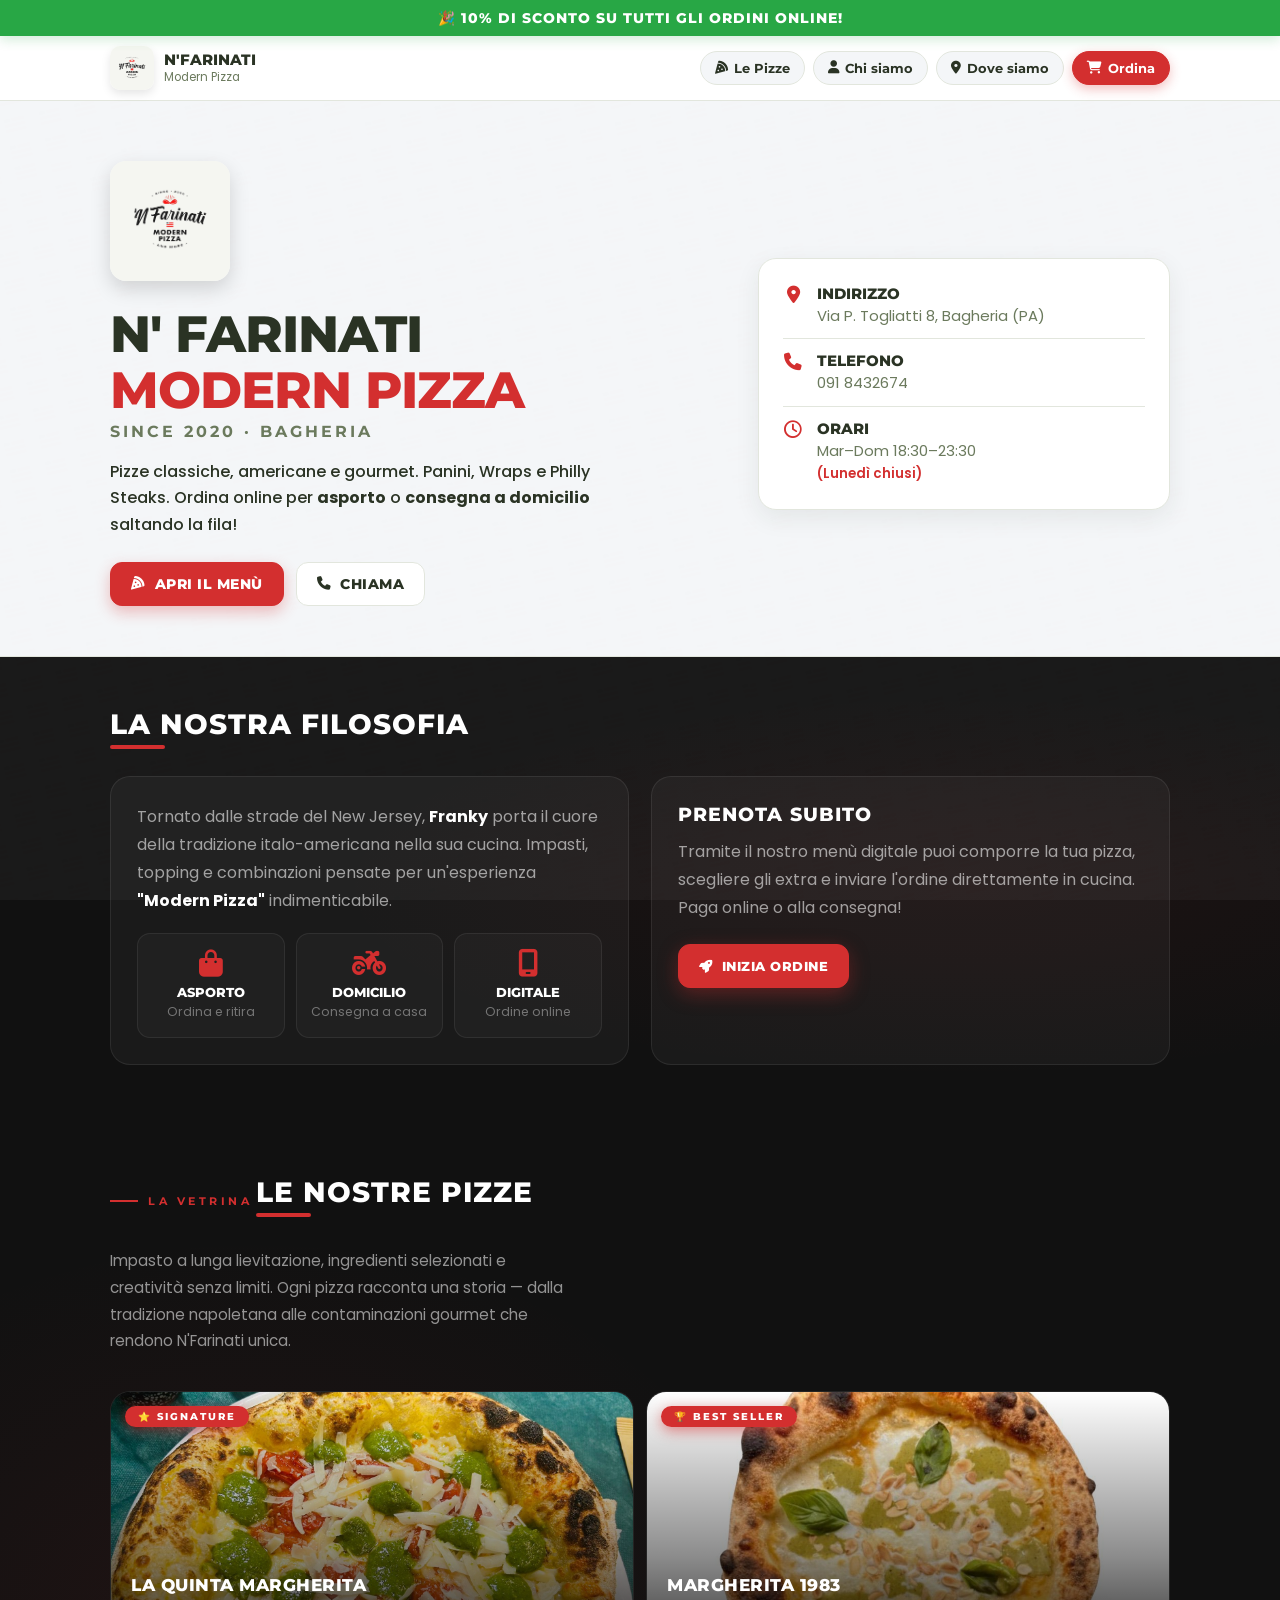
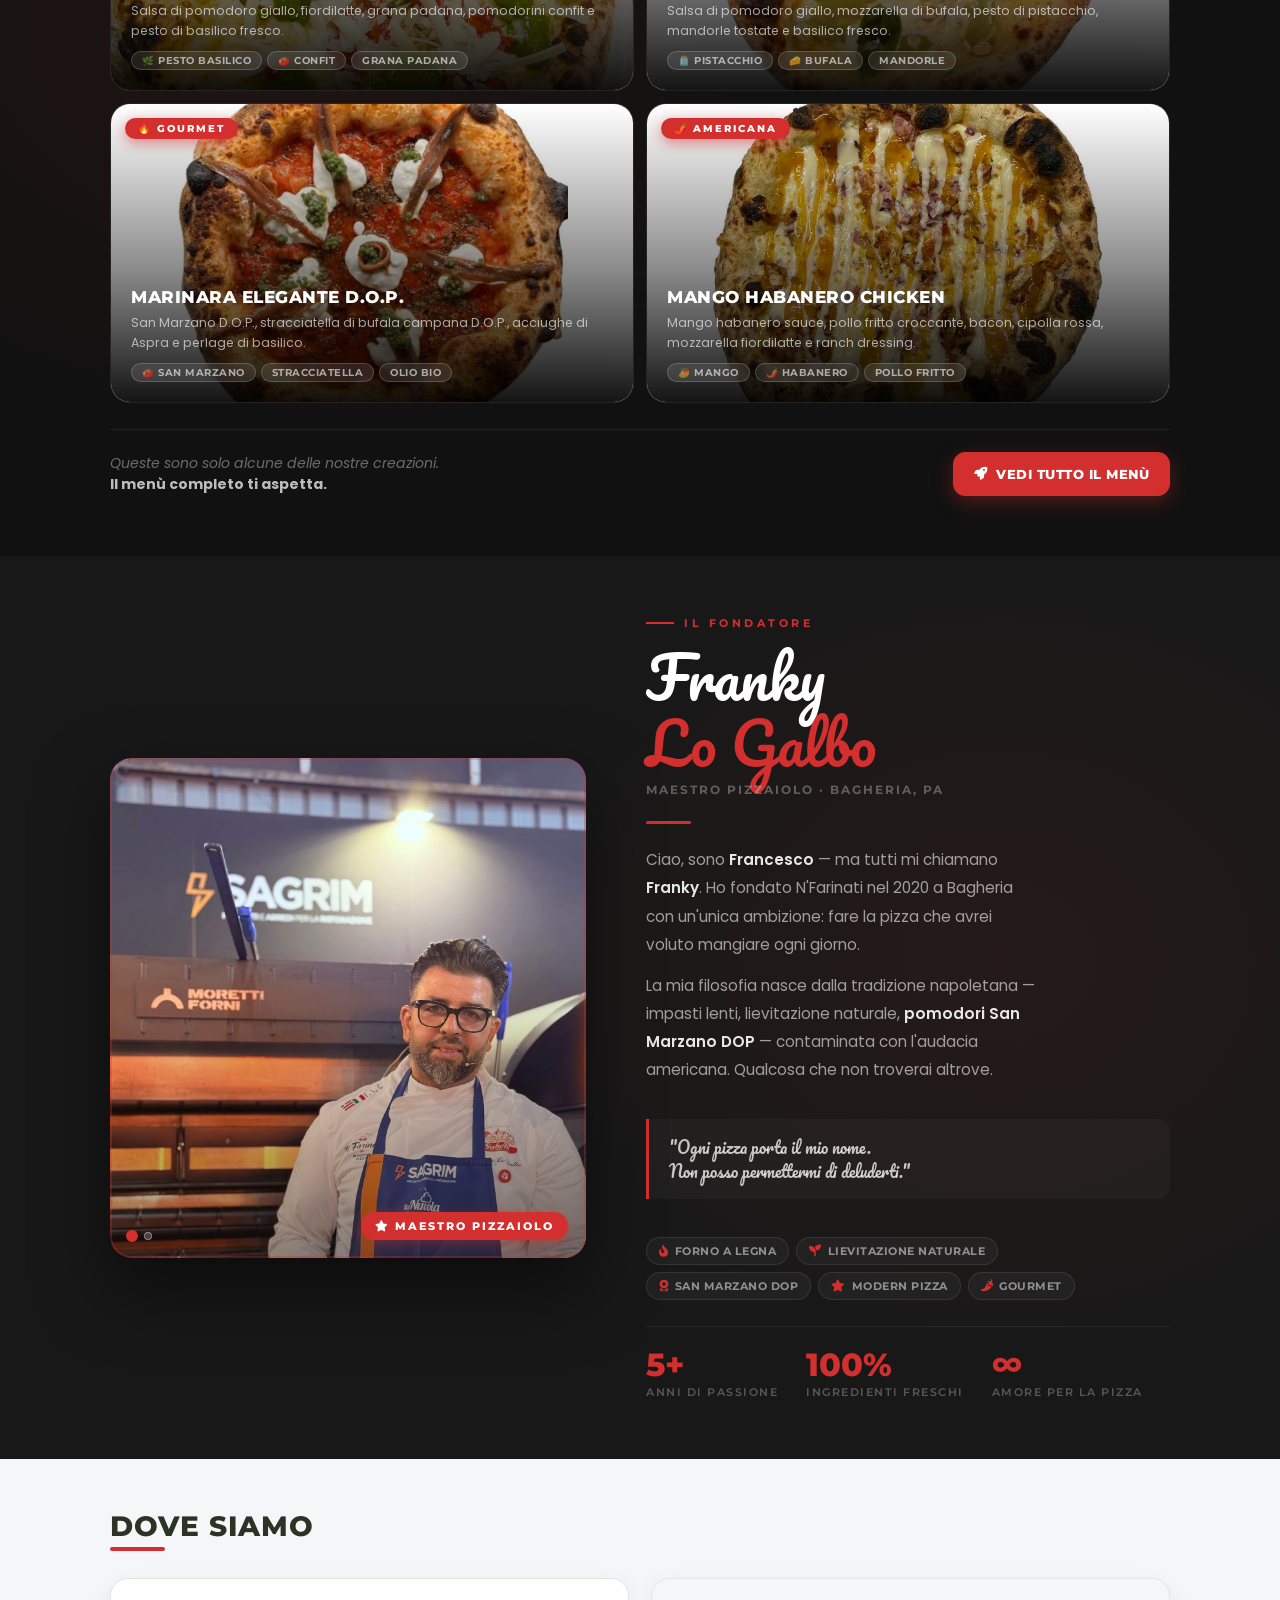
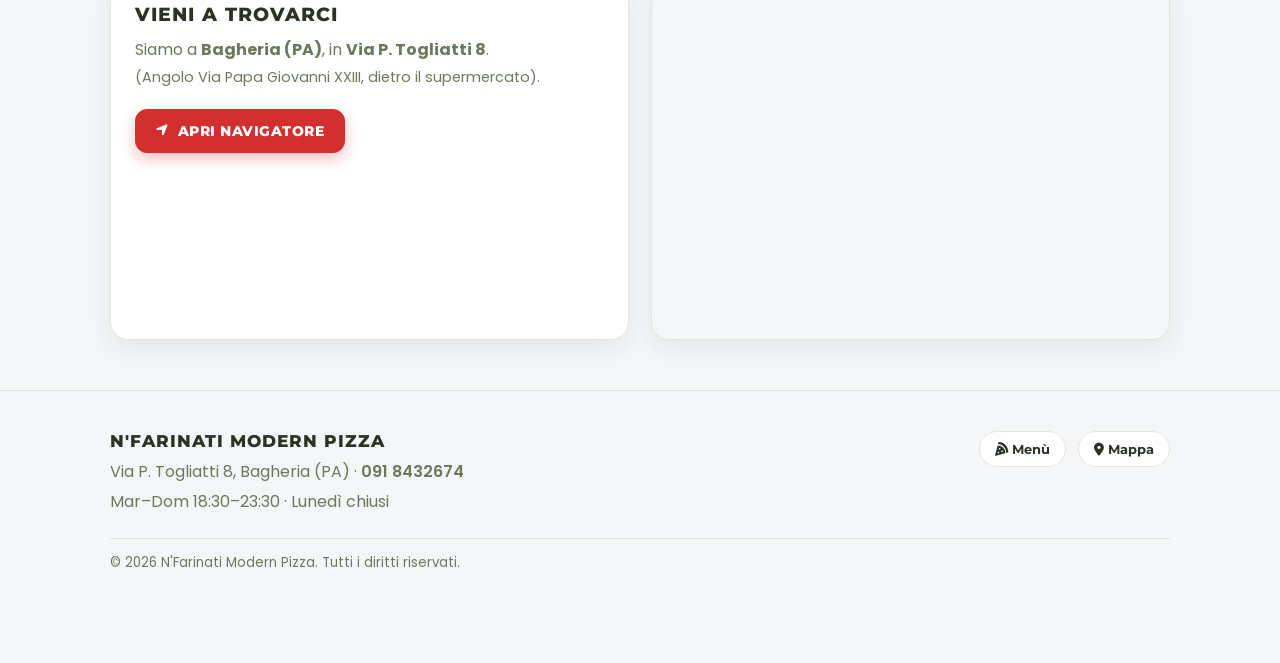
==== index.html @ 058db5df "Add files via upload" ====
<!doctype html>
<html lang="it">
<head>
  <meta charset="utf-8" />
  <meta name="viewport" content="width=device-width, initial-scale=1" />
  <title>N'Farinati Modern Pizza | Pizzeria a Bagheria (PA) - Asporto & Domicilio</title>
  <meta name="description" content="N'Farinati Modern Pizza a Bagheria (PA): pizze moderne, classiche e gourmet, panini e fritti. Ordina per asporto o consegna. Scopri il menù." />
  <meta name="robots" content="index,follow,max-snippet:-1,max-image-preview:large,max-video-preview:-1" />
  <meta name="theme-color" content="#ffffff" />
  <link rel="canonical" href="https://share.google/elao13WP5tEQmjuRK" />
  <meta property="og:locale" content="it_IT" />
  <meta property="og:type" content="website" />
  <meta property="og:title" content="N'Farinati Modern Pizza | Bagheria (PA)" />
  <meta property="og:description" content="Pizze moderne, classiche e gourmet. Asporto e consegna." />
  <meta property="og:url" content="https://share.google/elao13WP5tEQmjuRK" />
  <meta property="og:image" content="https://share.google/elao13WP5tEQmjuRK/images/nfarinatilogo.jpg" />
  <meta name="twitter:card" content="summary_large_image" />
  <link rel="preconnect" href="https://fonts.googleapis.com" />
  <link rel="preconnect" href="https://fonts.gstatic.com" crossorigin />
  <link href="https://fonts.googleapis.com/css2?family=Pacifico&family=Montserrat:wght@500;700;800&family=Poppins:wght@400;500;600&display=swap" rel="stylesheet" />
  <link rel="stylesheet" href="https://cdnjs.cloudflare.com/ajax/libs/font-awesome/6.4.0/css/all.min.css" />

  <style>
    /* ══ RESET & VARIABILI ══ */
    :root{
      --bg:#fff; --bg-alt:#f4f6f8; --bg-dark:#111; --bg-dark2:#181818;
      --text:#2a3324; --muted:#6b7a5d;
      --red:#d32f2f; --red-h:#b71c1c;
      --border:#e2e6dd; --shadow:0 8px 24px rgba(42,51,36,.08);
      --success: #28a745;
    }
    *,*::before,*::after{box-sizing:border-box;margin:0;padding:0}
    html{scroll-behavior:smooth;overflow-x:hidden}
    body{
      font-family:'Poppins',sans-serif;
      background:var(--bg);color:var(--text);
      overflow-x:hidden;position:relative;
    }
    
    /* Filigrana in OVERLAY - Passa sopra gli sfondi solidi ma sotto i click */
    body::after{
      content:'';position:fixed;inset:0;z-index:90; 
      background-image:url('images/filigrana.jpeg');
      background-repeat:repeat;background-size:250px;
      opacity:0.04;pointer-events:none; 
    }
    
    a{color:inherit;text-decoration:none}
    .container{max-width:1100px;margin:0 auto;padding:0 20px;position:relative;z-index:100;}

    /* ══ BANNER SCONTO ══ */
    .promo-banner {
      background-color: var(--success);
      color: #ffffff;
      text-align: center;
      padding: 10px 15px;
      font-family: 'Montserrat', sans-serif;
      font-size: 0.85rem;
      font-weight: 800;
      letter-spacing: 1px;
      text-transform: uppercase;
      position: relative;
      z-index: 10001;
      box-shadow: 0 4px 12px rgba(40, 167, 69, 0.2);
    }

    /* ══ TOPBAR ══ */
    .topbar{
      position:sticky;top:0;z-index:9999;
      background:rgba(255,255,255,.97);backdrop-filter:blur(16px);
      border-bottom:1px solid var(--border);
    }
    .topbar-inner{display:flex;align-items:center;justify-content:space-between;padding:10px 0;gap:10px}
    .brand{display:flex;align-items:center;gap:10px;flex-shrink:0;min-width:0}
    .brand img{width:44px;height:44px;border-radius:10px;object-fit:cover;box-shadow:0 4px 10px rgba(0,0,0,.1);flex-shrink:0}
    .brand .name{display:flex;flex-direction:column;line-height:1.1;min-width:0}
    .brand .name strong{font-family:'Montserrat',sans-serif;font-size:.95rem;font-weight:800;text-transform:uppercase;color:var(--text);white-space:nowrap}
    .brand .name span{color:var(--muted);font-size:.72rem;margin-top:2px;white-space:nowrap}
    .nav{display:flex;align-items:center;gap:8px;flex-wrap:nowrap;flex-shrink:0}
    .nav a{
      font-family:'Montserrat',sans-serif;font-weight:700;font-size:.82rem;
      padding:8px 14px;border-radius:999px;
      border:1px solid var(--border);background:var(--bg-alt);
      color:var(--text);transition:.2s;white-space:nowrap;
      display:inline-flex;align-items:center;gap:6px;
    }
    .nav a:hover{border-color:var(--red);color:var(--red)}
    .nav a.cta{background:var(--red);border-color:var(--red);color:#fff;box-shadow:0 4px 12px rgba(211,47,47,.3)}
    .nav a.cta:hover{background:var(--red-h);color:#fff}

    /* ══ HERO ══ */
    .hero{background:var(--bg-alt);padding:60px 0 50px;border-bottom:1px solid var(--border);position:relative;}
    .hero-grid{display:grid;grid-template-columns:1.2fr .8fr;gap:30px;align-items:center}
    .hero-logo-large{width:120px;border-radius:16px;margin-bottom:18px;box-shadow:0 8px 20px rgba(0,0,0,.15)}
    h1{font-family:'Montserrat',sans-serif;font-weight:800;font-size:3.2rem;line-height:1.08;letter-spacing:-1px;margin-bottom:5px;color:var(--text);text-transform:uppercase}
    h1 span{color:var(--red)}
    .subtitle{font-family:'Montserrat',sans-serif;font-weight:700;letter-spacing:3px;text-transform:uppercase;font-size:1rem;color:var(--muted);margin-bottom:18px}
    .lead{color:var(--text);font-weight:500;font-size:1rem;line-height:1.65;max-width:52ch;margin-bottom:24px}
    .hero-actions{display:flex;gap:12px;flex-wrap:wrap}
    .btn{display:inline-flex;align-items:center;gap:9px;padding:13px 20px;border-radius:12px;font-family:'Montserrat',sans-serif;font-weight:800;font-size:.85rem;letter-spacing:.5px;text-transform:uppercase;border:1px solid var(--border);background:#fff;color:var(--text);transition:.2s}
    .btn:hover{transform:translateY(-2px);border-color:var(--red);color:var(--red)}
    .btn.primary{background:var(--red);border-color:var(--red);color:#fff;box-shadow:0 6px 15px rgba(211,47,47,.3)}
    .btn.primary:hover{background:var(--red-h);color:#fff}
    .hero-card{background:#fff;border:1px solid var(--border);border-radius:18px;padding:24px;box-shadow:var(--shadow)}
    .info-line{display:flex;align-items:flex-start;gap:14px;padding:11px 0;border-bottom:1px solid var(--border);color:var(--muted);font-size:.93rem;line-height:1.5}
    .info-line:last-child{border-bottom:0;padding-bottom:0}
    .info-line:first-child{padding-top:0}
    .info-line i{color:var(--red);width:20px;text-align:center;margin-top:3px;font-size:1.1rem}

    /* ══ WAVE ══ */
    .wave-wrap{display:block;line-height:0;overflow:hidden}
    .wave-wrap svg{display:block;width:100%;height:70px}
    .wave-wrap.flip svg{transform:scaleY(-1)}

    /* ══ DARK BAND 1 — FILOSOFIA ══ */
    .dark-band{background:var(--bg-dark);padding:50px 0;position:relative}
    .dark-band::before{content:'';position:absolute;inset:0;background:radial-gradient(ellipse 70% 60% at 75% 50%,rgba(211,47,47,.06) 0%,transparent 70%);pointer-events:none}
    .section-title-dark{font-family:'Montserrat',sans-serif;font-weight:800;letter-spacing:1px;text-transform:uppercase;font-size:1.75rem;margin-bottom:25px;color:#fff;display:inline-block;position:relative}
    .section-title-dark::after{content:'';position:absolute;bottom:-8px;left:0;width:55px;height:4px;background:var(--red);border-radius:2px}
    .section-title{font-family:'Montserrat',sans-serif;font-weight:800;letter-spacing:1px;text-transform:uppercase;font-size:1.75rem;margin-bottom:25px;color:var(--text);display:inline-block;position:relative}
    .section-title::after{content:'';position:absolute;bottom:-8px;left:0;width:55px;height:4px;background:var(--red);border-radius:2px}
    .grid-2{display:grid;grid-template-columns:1fr 1fr;gap:22px;align-items:stretch}
    .dark-card{background:rgba(255,255,255,.04);border:1px solid rgba(255,255,255,.08);border-radius:20px;padding:26px;transition:border-color .25s,background .25s}
    .dark-card:hover{border-color:rgba(211,47,47,.3);background:rgba(255,255,255,.07)}
    .dark-card p{color:rgba(255,255,255,.58);line-height:1.75;font-weight:400}
    .dark-card h3{font-family:'Montserrat',sans-serif;font-weight:800;text-transform:uppercase;letter-spacing:1px;margin-bottom:12px;color:#fff}
    .dark-kpi{display:grid;grid-template-columns:repeat(3,1fr);gap:11px;margin-top:18px}
    .dark-pill{border:1px solid rgba(255,255,255,.07);border-radius:13px;padding:16px 8px;background:rgba(255,255,255,.03);text-align:center;transition:.25s}
    .dark-pill:hover{background:rgba(211,47,47,.1);border-color:rgba(211,47,47,.25)}
    .dark-pill i{font-size:1.7rem;color:var(--red);margin-bottom:7px;display:block}
    .dark-pill strong{display:block;font-family:'Montserrat',sans-serif;font-weight:800;text-transform:uppercase;font-size:.82rem;color:#fff}
    .dark-pill span{display:block;margin-top:3px;color:rgba(255,255,255,.38);font-size:.78rem}
    .dark-btn{display:inline-flex;align-items:center;gap:9px;padding:13px 20px;border-radius:12px;font-family:'Montserrat',sans-serif;font-weight:800;font-size:.83rem;letter-spacing:.5px;text-transform:uppercase;transition:.2s;border:1px solid rgba(255,255,255,.14);background:rgba(255,255,255,.05);color:rgba(255,255,255,.8)}
    .dark-btn:hover{transform:translateY(-2px);border-color:rgba(255,255,255,.3);color:#fff}
    .dark-btn.primary{background:var(--red);border-color:var(--red);color:#fff;box-shadow:0 6px 20px rgba(211,47,47,.35)}
    .dark-btn.primary:hover{background:var(--red-h);border-color:var(--red-h)}

    /* ══ PIZZE SHOWCASE ══ */
    .pizze-band{background:var(--bg-dark);padding:60px 0;position:relative;overflow:hidden}
    .pizze-band::before{content:'';position:absolute;inset:0;pointer-events:none;background:radial-gradient(ellipse 60% 55% at 20% 50%,rgba(211,47,47,.08) 0%,transparent 70%)}
    .pizze-eyebrow{display:inline-flex;align-items:center;gap:10px;font-family:'Montserrat',sans-serif;font-weight:700;font-size:.7rem;letter-spacing:3.5px;text-transform:uppercase;color:var(--red);margin-bottom:14px}
    .pizze-eyebrow::before{content:'';display:block;width:28px;height:2px;background:var(--red)}
    .pizze-intro{color:rgba(255,255,255,.55);font-size:.95rem;line-height:1.75;max-width:52ch;margin-top:14px;margin-bottom:36px}
    .pizze-intro strong{color:rgba(255,255,255,.85)}
    .pizze-bento{
      display:grid;
      grid-template-columns:minmax(0,1fr) minmax(0,1fr);
      grid-template-rows:300px 300px;
      gap:12px;
    }
    .pizza-card{
      position:relative;
      background:#111;border:1px solid rgba(255,255,255,.08);
      border-radius:20px;overflow:hidden;
      transition:border-color .35s,transform .35s,box-shadow .35s;
    }
    .pizza-card:hover{border-color:rgba(211,47,47,.55);transform:translateY(-5px);box-shadow:0 28px 55px rgba(0,0,0,.55)}
    .pizza-card-img-wrap{position:absolute;inset:0}
    .pizza-card-img-wrap img{width:100%;height:100%;object-fit:cover;transition:transform .65s cubic-bezier(.25,.46,.45,.94);display:block}
    .pizza-card:hover .pizza-card-img-wrap img{transform:scale(1.07)}
    .pizza-card::after{content:'';position:absolute;inset:0;background:linear-gradient(to top,rgba(0,0,0,.92) 0%,rgba(0,0,0,.45) 45%,transparent 100%);pointer-events:none;z-index:1}
    .pizza-card-badge{position:absolute;top:14px;left:14px;z-index:3;background:var(--red);color:#fff;font-family:'Montserrat',sans-serif;font-weight:800;font-size:.6rem;letter-spacing:2px;text-transform:uppercase;padding:5px 13px;border-radius:999px;box-shadow:0 4px 14px rgba(211,47,47,.55)}
    .pizza-card-body{position:absolute;bottom:0;left:0;right:0;padding:18px 20px 20px;z-index:2}
    .pizza-card-name{font-family:'Montserrat',sans-serif;font-weight:800;font-size:1.05rem;text-transform:uppercase;letter-spacing:.5px;color:#fff;margin-bottom:6px;line-height:1.2}
    .pizza-card-desc{color:rgba(255,255,255,.62);font-size:.78rem;line-height:1.6;margin-bottom:10px}
    .pizza-card-tags{display:flex;flex-wrap:wrap;gap:5px}
    .pizza-tag{background:rgba(255,255,255,.1);border:1px solid rgba(255,255,255,.18);border-radius:999px;padding:3px 10px;font-family:'Montserrat',sans-serif;font-weight:700;font-size:.6rem;text-transform:uppercase;letter-spacing:.5px;color:rgba(255,255,255,.6);backdrop-filter:blur(6px)}
    .pizze-cta-row{display:flex;align-items:center;justify-content:space-between;gap:16px;flex-wrap:wrap;margin-top:26px;padding-top:22px;border-top:1px solid rgba(255,255,255,.08)}
    .pizze-cta-text{color:rgba(255,255,255,.38);font-size:.88rem;font-style:italic}
    .pizze-cta-text strong{color:rgba(255,255,255,.72);font-style:normal}

    /* ══ CHI SIAMO ══ */
    .chef-band{background:var(--bg-dark2);padding:60px 0;position:relative}
    .chef-band::before{content:'';position:absolute;inset:0;pointer-events:none;background:radial-gradient(ellipse 55% 65% at 78% 45%,rgba(211,47,47,.07) 0%,transparent 70%)}
    .chef-inner{position:relative;z-index:1;display:grid;grid-template-columns:1fr 1.1fr;gap:60px;align-items:center}
    .chef-mosaic{
      position:relative;border-radius:22px;overflow:hidden;
      width:100%;height:500px;
      box-shadow:0 30px 70px rgba(0,0,0,.5);
    }
    .chef-mosaic-img{
      position:absolute;inset:0;width:100%;height:100%;
      object-fit:cover;object-position:top center;
      transition:opacity .7s ease,transform 1.1s cubic-bezier(.25,.46,.45,.94);
    }
    .chef-mosaic-img.active{opacity:1;transform:scale(1.04)}
    .chef-mosaic-img.inactive{opacity:0;transform:scale(1)}
    .chef-mosaic::after{content:'';position:absolute;inset:0;background:linear-gradient(170deg,transparent 45%,rgba(24,24,24,.6) 100%);pointer-events:none}
    .chef-mosaic-border{position:absolute;inset:0;border-radius:22px;border:2px solid rgba(211,47,47,.3);pointer-events:none;z-index:5}
    .chef-photo-tag{position:absolute;bottom:18px;right:18px;z-index:10;background:var(--red);color:#fff;font-family:'Montserrat',sans-serif;font-weight:800;font-size:.7rem;letter-spacing:2px;text-transform:uppercase;padding:7px 14px;border-radius:999px;box-shadow:0 4px 14px rgba(211,47,47,.4)}
    .chef-dots{position:absolute;bottom:18px;left:18px;z-index:10;display:flex;gap:8px}
    .chef-dot{width:8px;height:8px;border-radius:50%;background:rgba(255,255,255,.22);border:1.5px solid rgba(255,255,255,.35);cursor:pointer;transition:.3s}
    .chef-dot.on{background:var(--red);border-color:var(--red);transform:scale(1.5)}
    .chef-content{display:flex;flex-direction:column;justify-content:center}
    .chef-eyebrow{display:inline-flex;align-items:center;gap:10px;font-family:'Montserrat',sans-serif;font-weight:700;font-size:.7rem;letter-spacing:3.5px;text-transform:uppercase;color:var(--red);margin-bottom:14px}
    .chef-eyebrow::before{content:'';display:block;width:28px;height:2px;background:var(--red)}
    .chef-headline{font-family:'Pacifico',cursive;font-size:3.6rem;line-height:1.15;color:#fff;margin-bottom:6px}
    .chef-headline em{color:var(--red);font-style:normal}
    .chef-role{font-family:'Montserrat',sans-serif;font-weight:700;font-size:.75rem;letter-spacing:2px;text-transform:uppercase;color:rgba(255,255,255,.3);margin-bottom:24px}
    .chef-line{width:45px;height:3px;background:var(--red);border-radius:2px;margin-bottom:22px}
    .chef-bio-text{color:rgba(255,255,255,.58);font-size:.95rem;line-height:1.85;margin-bottom:13px;max-width:44ch}
    .chef-bio-text strong{color:rgba(255,255,255,.9);font-weight:600}
    .chef-quote{margin:22px 0;padding:16px 20px;border-left:3px solid var(--red);background:rgba(255,255,255,.03);border-radius:0 12px 12px 0}
    .chef-quote p{font-family:'Pacifico',cursive;font-size:1rem;color:rgba(255,255,255,.75);line-height:1.5}
    .chef-skills{display:flex;flex-wrap:wrap;gap:7px;margin-top:16px}
    .chef-skill{display:inline-flex;align-items:center;gap:6px;background:rgba(255,255,255,.04);border:1px solid rgba(255,255,255,.09);border-radius:999px;padding:6px 12px;font-family:'Montserrat',sans-serif;font-weight:700;font-size:.7rem;text-transform:uppercase;letter-spacing:.5px;color:rgba(255,255,255,.5);transition:.25s}
    .chef-skill:hover{background:var(--red);border-color:var(--red);color:#fff}
    .chef-skill i{color:var(--red);font-size:.75rem;transition:color .25s}
    .chef-skill:hover i{color:#fff}
    .chef-stats{display:flex;gap:28px;margin-top:26px;padding-top:22px;border-top:1px solid rgba(255,255,255,.07);flex-wrap:wrap}
    .chef-stat-num{font-family:'Montserrat',sans-serif;font-weight:800;font-size:2rem;color:var(--red);line-height:1}
    .chef-stat-label{font-size:.68rem;font-family:'Montserrat',sans-serif;font-weight:600;letter-spacing:1.5px;text-transform:uppercase;color:rgba(255,255,255,.28);margin-top:4px}

    /* ══ DOVE SIAMO & FOOTER ══ */
    .light-section{padding:50px 0;background:var(--bg-alt); position:relative;}
    .card{background:#fff;border:1px solid var(--border);border-radius:18px;padding:24px;box-shadow:var(--shadow)}
    .card p{color:var(--muted);line-height:1.7}
    .kpi{display:grid;grid-template-columns:repeat(3,1fr);gap:11px;margin-top:18px}
    .kpi .pill{border:1px solid var(--border);border-radius:13px;padding:14px 10px;background:var(--bg-alt);text-align:center}
    .kpi .pill i{font-size:1.7rem;color:var(--red);margin-bottom:7px;display:block}
    .kpi .pill strong{display:block;font-family:'Montserrat',sans-serif;font-weight:800;text-transform:uppercase;font-size:.82rem;color:var(--text)}
    .kpi .pill span{display:block;margin-top:3px;color:var(--muted);font-size:.78rem}
    .map-wrap{overflow:hidden;border-radius:18px;border:1px solid var(--border);background:var(--bg-alt);box-shadow:var(--shadow);min-height:360px}
    iframe{width:100%;height:100%;min-height:360px;border:0;display:block}
    footer{background:var(--bg-alt);border-top:1px solid var(--border);padding:40px 0 90px;color:var(--muted);position:relative;}
    .footer-inner{display:flex;align-items:flex-start;justify-content:space-between;gap:20px;flex-wrap:wrap}
    .small-links{display:flex;gap:12px;flex-wrap:wrap}
    .small-links a{border:1px solid var(--border);padding:9px 15px;border-radius:999px;background:#fff;color:var(--text);font-family:'Montserrat',sans-serif;font-weight:700;font-size:.83rem;transition:.2s}
    .small-links a:hover{border-color:var(--red);color:var(--red)}

    /* ══════════════════════════════════════════
       RESPONSIVE
    ══════════════════════════════════════════ */

    @media(max-width:900px){
      .hero-grid{grid-template-columns:1fr}
      .grid-2{grid-template-columns:1fr}
      h1{font-size:2.4rem}
      .kpi,.dark-kpi{grid-template-columns:repeat(3,1fr)}
      .wave-wrap svg{height:40px}
      .pizze-bento{grid-template-rows:260px 260px}
      .chef-inner{grid-template-columns:1fr;gap:32px}
      .chef-content{order:-1}
      .chef-mosaic{order:1;height:500px}
      .chef-headline{font-size:2.8rem}
    }

    @media(max-width:640px){
      .topbar-inner{padding:8px 0}
      .brand .name span{display:none}
      .nav{gap:5px;flex-wrap:nowrap}
      .nav a{
        width:38px;height:38px;padding:0;
        border-radius:10px;
        justify-content:center;
        font-size:.9rem;gap:0;
      }
      .nav a .nav-label{display:none}
      .nav a.cta{width:auto;padding:0 12px;gap:5px;border-radius:10px}
      .nav a.cta .nav-label{display:inline;font-size:.72rem;letter-spacing:.3px}
    }

    @media(max-width:520px){
      h1{font-size:1.8rem}
      .hero-logo-large{width:90px}
      .lead{font-size:.92rem}
      .chef-headline{font-size:2.2rem}
      .chef-mosaic{height:450px}
      .pizze-bento{
        grid-template-columns:minmax(0,1fr) minmax(0,1fr);
        grid-template-rows:200px 200px;
        gap:8px;
      }
      .pizza-card-desc{display:none}
      .pizza-card-name{font-size:.85rem}
      .pizza-card-badge{font-size:.55rem;padding:4px 9px}
      .pizze-cta-row{flex-direction:column;align-items:flex-start}
      .dark-kpi{grid-template-columns:repeat(3,1fr)}
    }
  </style>
</head>
<body>

  <div class="promo-banner" id="promo-banner-text">🎉 10% di Sconto su tutti gli ordini online!</div>

  <div class="topbar" role="navigation">
    <div class="container">
      <div class="topbar-inner">
        <a class="brand" href="#top">
          <img src="images/logo.jpg" alt="Logo N'Farinati" width="44" height="44" loading="eager" />
          <div class="name"><strong>N'Farinati</strong><span>Modern Pizza</span></div>
        </a>
        <div class="nav">
          <a href="#le-nostre-pizze"><i class="fa-solid fa-pizza-slice"></i><span class="nav-label"> Le Pizze</span></a>
          <a href="#chi-siamo"><i class="fa-solid fa-user"></i><span class="nav-label"> Chi siamo</span></a>
          <a href="#dove-siamo"><i class="fa-solid fa-location-dot"></i><span class="nav-label"> Dove siamo</span></a>
          <a class="cta" href="menu.html"><i class="fa-solid fa-cart-shopping"></i><span class="nav-label"> Ordina</span></a>
        </div>
      </div>
    </div>
  </div>

  <main id="top">

    <header class="hero">
      <div class="container">
        <div class="hero-grid">
          <div>
            <img src="images/logo.jpg" alt="N'Farinati Logo" class="hero-logo-large">
            <h1>N' Farinati<br><span>Modern Pizza</span></h1>
            <div class="subtitle">Since 2020 · Bagheria</div>
            <p class="lead">Pizze classiche, americane e gourmet. Panini, Wraps e Philly Steaks. Ordina online per <strong>asporto</strong> o <strong>consegna a domicilio</strong> saltando la fila!</p>
            <div class="hero-actions" id="hero-actions">
              <a class="btn primary" href="menu.html"><i class="fa-solid fa-pizza-slice"></i> Apri il Menù</a>
              <a class="btn" href="tel:+390918432674"><i class="fa-solid fa-phone"></i> Chiama</a>
            </div>
          </div>
          <aside class="hero-card">
            <div class="info-line">
              <i class="fa-solid fa-location-dot"></i>
              <div><strong style="color:var(--text);font-weight:800;font-family:'Montserrat',sans-serif;text-transform:uppercase;">Indirizzo</strong><br>Via P. Togliatti 8, Bagheria (PA)</div>
            </div>
            <div class="info-line">
              <i class="fa-solid fa-phone"></i>
              <div><strong style="color:var(--text);font-weight:800;font-family:'Montserrat',sans-serif;text-transform:uppercase;">Telefono</strong><br><a href="tel:+390918432674">091 8432674</a></div>
            </div>
            <div class="info-line">
              <i class="fa-regular fa-clock"></i>
              <div><strong style="color:var(--text);font-weight:800;font-family:'Montserrat',sans-serif;text-transform:uppercase;">Orari</strong><br><span id="hero-hours">Mar–Dom 18:30–23:30<br><span style="color:var(--red);font-size:.83rem;font-weight:600;">(Lunedì chiusi)</span></span></div>
            </div>
          </aside>
        </div>
      </div>
    </header>

    <section class="dark-band" aria-label="La nostra filosofia">
      <div class="container">
        <h2 class="section-title-dark">La nostra filosofia</h2>
        <div class="grid-2" style="margin-top:10px;">
          <div class="dark-card">
            <p>Tornato dalle strade del New Jersey, <strong style="color:#fff;">Franky</strong> porta il cuore della tradizione italo-americana nella sua cucina. Impasti, topping e combinazioni pensate per un'esperienza <strong style="color:#fff;">"Modern Pizza"</strong> indimenticabile.</p>
            <div class="dark-kpi">
              <div class="dark-pill"><i class="fa-solid fa-bag-shopping"></i><strong>Asporto</strong><span>Ordina e ritira</span></div>
              <div class="dark-pill"><i class="fa-solid fa-motorcycle"></i><strong>Domicilio</strong><span>Consegna a casa</span></div>
              <div class="dark-pill"><i class="fa-solid fa-mobile-screen"></i><strong>Digitale</strong><span>Ordine online</span></div>
            </div>
          </div>
          <div class="dark-card" id="contatti">
            <h3>Prenota Subito</h3>
            <p>Tramite il nostro menù digitale puoi comporre la tua pizza, scegliere gli extra e inviare l'ordine direttamente in cucina. Paga online o alla consegna!</p>
            <div style="display:flex;gap:12px;flex-wrap:wrap;margin-top:22px;">
              <a class="dark-btn primary" href="menu.html"><i class="fa-solid fa-rocket"></i> Inizia Ordine</a>
            </div>
          </div>
        </div>
      </div>
    </section>

    <section id="le-nostre-pizze" class="pizze-band" aria-label="Le nostre pizze">
      <div class="container">
        <div class="pizze-eyebrow">La vetrina</div>
        <h2 class="section-title-dark">Le Nostre Pizze</h2>
        <p class="pizze-intro">Impasto a lunga lievitazione, ingredienti selezionati e creatività senza limiti. Ogni pizza racconta una storia — dalla tradizione napoletana alle contaminazioni gourmet che rendono N'Farinati unica.</p>

        <div class="pizze-bento">
          <div class="pizza-card">
            <div class="pizza-card-img-wrap">
              <img src="images/quinta.jpeg" alt="La Quinta Margherita" loading="lazy" />
              <div class="pizza-card-badge">⭐ Signature</div>
            </div>
            <div class="pizza-card-body">
              <div class="pizza-card-name">La Quinta Margherita</div>
              <div class="pizza-card-desc">Salsa di pomodoro giallo, fiordilatte, grana padana, pomodorini confit e pesto di basilico fresco.</div>
              <div class="pizza-card-tags">
                <span class="pizza-tag">🌿 Pesto Basilico</span>
                <span class="pizza-tag">🍅 Confit</span>
                <span class="pizza-tag">Grana Padana</span>
              </div>
            </div>
          </div>

          <div class="pizza-card">
            <div class="pizza-card-img-wrap">
              <img src="images/83.jpeg" alt="Margherita 1983" loading="lazy" />
              <div class="pizza-card-badge">🏆 Best Seller</div>
            </div>
            <div class="pizza-card-body">
              <div class="pizza-card-name">Margherita 1983</div>
              <div class="pizza-card-desc">Salsa di pomodoro giallo, mozzarella di bufala, pesto di pistacchio, mandorle tostate e basilico fresco.</div>
              <div class="pizza-card-tags">
                <span class="pizza-tag">🫙 Pistacchio</span>
                <span class="pizza-tag">🧀 Bufala</span>
                <span class="pizza-tag">Mandorle</span>
              </div>
            </div>
          </div>

          <div class="pizza-card">
            <div class="pizza-card-img-wrap">
              <img src="images/ele.jpeg" alt="Marinara Elegante D.O.P." loading="lazy" />
              <div class="pizza-card-badge">🔥 Gourmet</div>
            </div>
            <div class="pizza-card-body">
              <div class="pizza-card-name">Marinara Elegante D.O.P.</div>
              <div class="pizza-card-desc">San Marzano D.O.P., stracciatella di bufala campana D.O.P., acciughe di Aspra e perlage di basilico.</div>
              <div class="pizza-card-tags">
                <span class="pizza-tag">🍅 San Marzano</span>
                <span class="pizza-tag">Stracciatella</span>
                <span class="pizza-tag">Olio Bio</span>
              </div>
            </div>
          </div>

          <div class="pizza-card">
            <div class="pizza-card-img-wrap">
              <img src="images/haba.jpeg" alt="Mango Habanero Chicken Pizza" loading="lazy" />
              <div class="pizza-card-badge">🌶️ Americana</div>
            </div>
            <div class="pizza-card-body">
              <div class="pizza-card-name">Mango Habanero Chicken</div>
              <div class="pizza-card-desc">Mango habanero sauce, pollo fritto croccante, bacon, cipolla rossa, mozzarella fiordilatte e ranch dressing.</div>
              <div class="pizza-card-tags">
                <span class="pizza-tag">🥭 Mango</span>
                <span class="pizza-tag">🌶️ Habanero</span>
                <span class="pizza-tag">Pollo Fritto</span>
              </div>
            </div>
          </div>
        </div>

        <div class="pizze-cta-row">
          <div class="pizze-cta-text">Queste sono solo alcune delle nostre creazioni.<br><strong>Il menù completo ti aspetta.</strong></div>
          <a class="dark-btn primary" href="menu.html"><i class="fa-solid fa-rocket"></i> Vedi Tutto il Menù</a>
        </div>
      </div>
    </section>

    <section id="chi-siamo" class="chef-band" aria-label="Chi siamo">
      <div class="container">
        <div class="chef-inner">
          <div class="chef-mosaic">
            <img class="chef-mosaic-img active"  src="images/f1.jpeg" alt="Francesco Lo Galbo - Maestro pizzaiolo" />
            <img class="chef-mosaic-img inactive" src="images/f2.jpeg" alt="Francesco Lo Galbo con la sua pizza" />
            <div class="chef-mosaic-border"></div>
            <div class="chef-photo-tag"><i class="fa-solid fa-star"></i> Maestro Pizzaiolo</div>
            <div class="chef-dots">
              <div class="chef-dot on" data-idx="0"></div>
              <div class="chef-dot"    data-idx="1"></div>
            </div>
          </div>
          <div class="chef-content">
            <div class="chef-eyebrow">Il fondatore</div>
            <div class="chef-headline">Franky<br><em>Lo Galbo</em></div>
            <div class="chef-role">Maestro Pizzaiolo · Bagheria, PA</div>
            <div class="chef-line"></div>
            <p class="chef-bio-text">Ciao, sono <strong>Francesco</strong> — ma tutti mi chiamano <strong>Franky</strong>. Ho fondato N'Farinati nel 2020 a Bagheria con un'unica ambizione: fare la pizza che avrei voluto mangiare ogni giorno.</p>
            <p class="chef-bio-text">La mia filosofia nasce dalla tradizione napoletana — impasti lenti, lievitazione naturale, <strong>pomodori San Marzano DOP</strong> — contaminata con l'audacia americana. Qualcosa che non troverai altrove.</p>
            <div class="chef-quote">
              <p>"Ogni pizza porta il mio nome.<br>Non posso permettermi di deluderti."</p>
            </div>
            <div class="chef-skills">
              <span class="chef-skill"><i class="fa-solid fa-fire-flame-curved"></i> Forno a legna</span>
              <span class="chef-skill"><i class="fa-solid fa-seedling"></i> Lievitazione naturale</span>
              <span class="chef-skill"><i class="fa-solid fa-award"></i> San Marzano DOP</span>
              <span class="chef-skill"><i class="fa-solid fa-star"></i> Modern Pizza</span>
              <span class="chef-skill"><i class="fa-solid fa-pepper-hot"></i> Gourmet</span>
            </div>
            <div class="chef-stats">
              <div><div class="chef-stat-num">5+</div><div class="chef-stat-label">Anni di passione</div></div>
              <div><div class="chef-stat-num">100%</div><div class="chef-stat-label">Ingredienti freschi</div></div>
              <div><div class="chef-stat-num">∞</div><div class="chef-stat-label">Amore per la pizza</div></div>
            </div>
          </div>
        </div>
      </div>
    </section>

    <section id="dove-siamo" class="light-section">
      <div class="container">
        <h2 class="section-title">Dove siamo</h2>
        <div class="grid-2" style="margin-top:10px;">
          <div class="card">
            <h3 style="font-family:'Montserrat',sans-serif;font-weight:800;text-transform:uppercase;letter-spacing:1px;margin-bottom:10px;color:var(--text);">Vieni a trovarci</h3>
            <p>Siamo a <strong>Bagheria (PA)</strong>, in <strong>Via P. Togliatti 8</strong>.<br><span style="font-size:.9rem;">(Angolo Via Papa Giovanni XXIII, dietro il supermercato).</span></p>
            <div style="display:flex;gap:12px;flex-wrap:wrap;margin-top:18px;">
              <a class="btn primary" href="https://maps.google.com/?q=Via+P.+Togliatti+8,+Bagheria+PA" target="_blank" rel="noopener"><i class="fa-solid fa-location-arrow"></i> Apri Navigatore</a>
            </div>
          </div>
          <div class="map-wrap">
            <iframe title="Google Maps - N'Farinati Modern Pizza" loading="lazy" referrerpolicy="no-referrer-when-downgrade"
              src="https://www.google.com/maps/embed?pb=!1m18!1m12!1m3!1d3138.932467382216!2d13.4996397!3d38.0776472!2m3!1f0!2f0!3f0!3m2!1i1024!2i768!4f13.1!3m3!1m2!1s0x1319e7a9e336b9db%3A0x6b4f74d75f28f8f!2sVia%20Palmiro%20Togliatti%2C%208%2C%2090011%20Bagheria%20PA!5e0!3m2!1sit!2sit!4v1700000000000!5m2!1sit!2sit">
            </iframe>
          </div>
        </div>
      </div>
    </section>

    <footer>
      <div class="container">
        <div class="footer-inner">
          <div>
            <div style="font-family:'Montserrat',sans-serif;font-weight:800;text-transform:uppercase;letter-spacing:1px;color:var(--text);font-size:1.05rem;">N'Farinati Modern Pizza</div>
            <div style="margin-top:8px;">Via P. Togliatti 8, Bagheria (PA) · <a href="tel:+390918432674" style="font-weight:600;">091 8432674</a></div>
            <div style="margin-top:5px;" id="footer-hours">Mar–Dom 18:30–23:30 · Lunedì chiusi</div>
          </div>
          <div class="small-links">
            <a href="menu.html"><i class="fa-solid fa-pizza-slice"></i> Menù</a>
            <a href="#dove-siamo"><i class="fa-solid fa-location-dot"></i> Mappa</a>
          </div>
        </div>
        <div style="margin-top:24px;font-size:.83rem;border-top:1px solid var(--border);padding-top:14px;">
          © <span id="year"></span> N'Farinati Modern Pizza. Tutti i diritti riservati.
        </div>
      </div>
    </footer>
  </main>

  <script>
    document.getElementById("year").textContent = new Date().getFullYear();

    // Carica impostazioni dinamiche dalla API
    (async function loadDynamicSettings() {
      try {
        const res = await fetch('/api/settings');
        if (!res.ok) return;
        const s = await res.json();

        if (s.promo_bar_text) {
          document.getElementById('promo-banner-text').textContent = s.promo_bar_text;
        }

        if (s.homepage_hours) {
          document.getElementById('hero-hours').innerHTML = s.homepage_hours;
          document.getElementById('footer-hours').innerHTML = s.homepage_hours.replace(/<br\s*\/?>/gi, ' · ').replace(/<[^>]+>/g, '');
        }

        if (s.homepage_buttons) {
          try {
            const buttons = typeof s.homepage_buttons === 'string' ? JSON.parse(s.homepage_buttons) : s.homepage_buttons;
            if (Array.isArray(buttons) && buttons.length) {
              const container = document.getElementById('hero-actions');
              container.innerHTML = buttons.map(b => {
                const cls = b.style === 'primary' ? 'btn primary' : 'btn';
                const icon = b.icon ? `<i class="${b.icon}"></i> ` : '';
                return `<a class="${cls}" href="${b.link}">${icon}${b.text}</a>`;
              }).join('');
            }
          } catch {}
        }
      } catch {}
    })();
    (function(){
      const imgs = document.querySelectorAll('.chef-mosaic-img');
      const dots = document.querySelectorAll('.chef-dot');
      if(!imgs.length) return;
      let cur = 0;
      function go(i){
        imgs[cur].classList.replace('active','inactive');
        dots[cur].classList.remove('on');
        cur = i;
        imgs[cur].classList.replace('inactive','active');
        dots[cur].classList.add('on');
      }
      dots.forEach(d => d.addEventListener('click', () => go(+d.dataset.idx)));
      setInterval(() => go((cur+1) % imgs.length), 4200);
    })();
  </script>
</body>
</html>
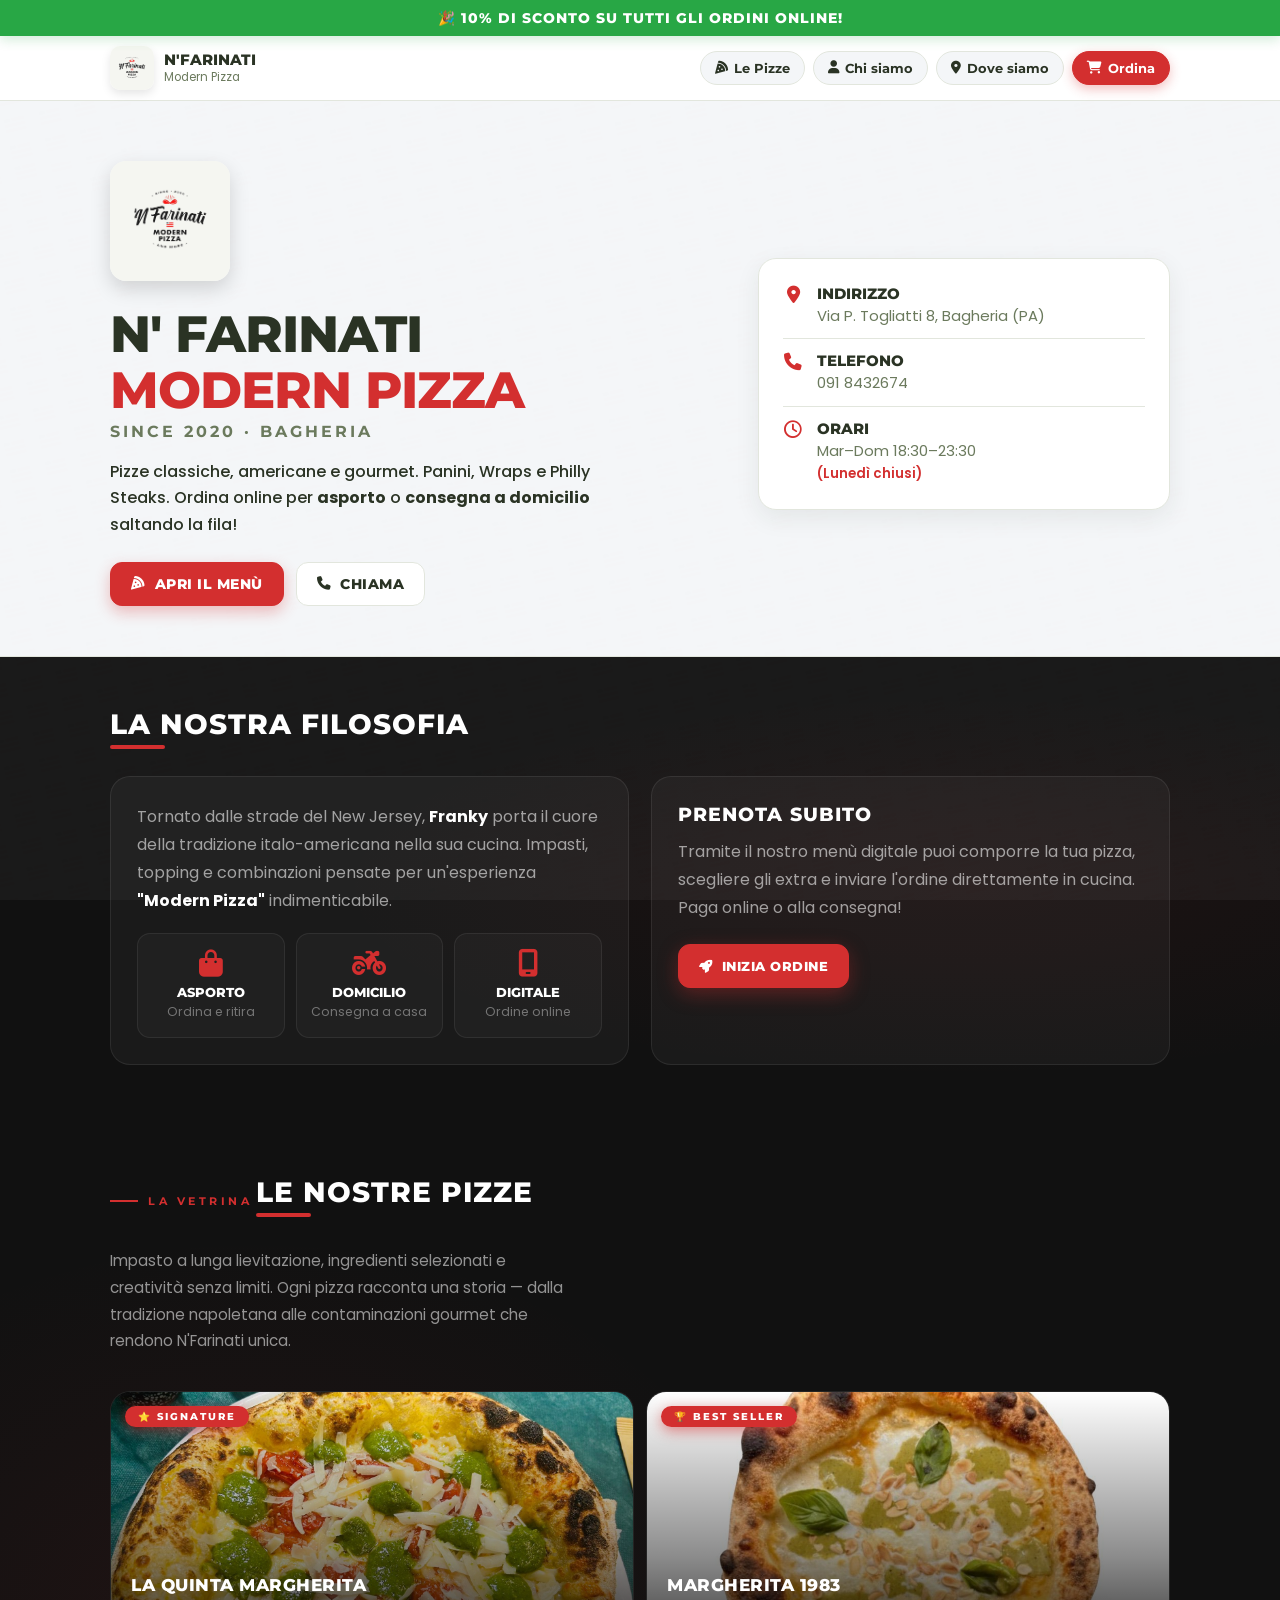
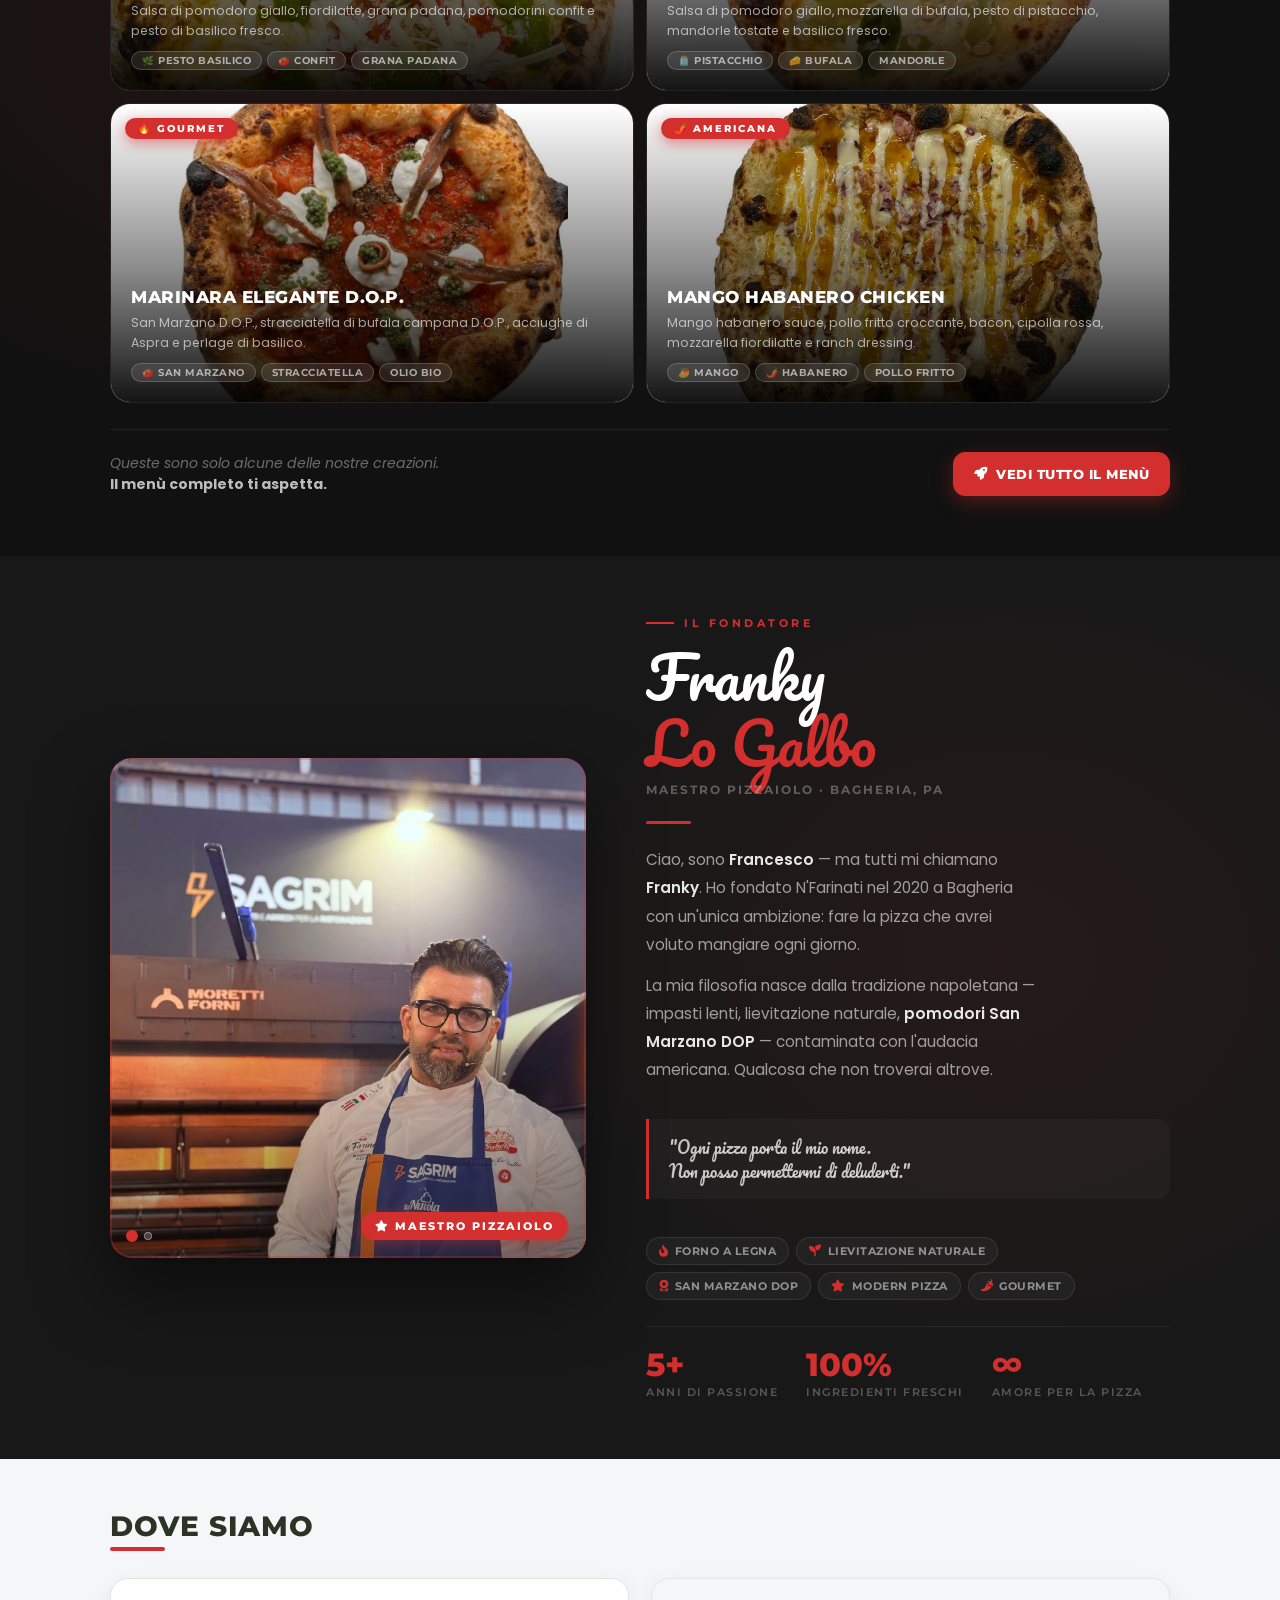
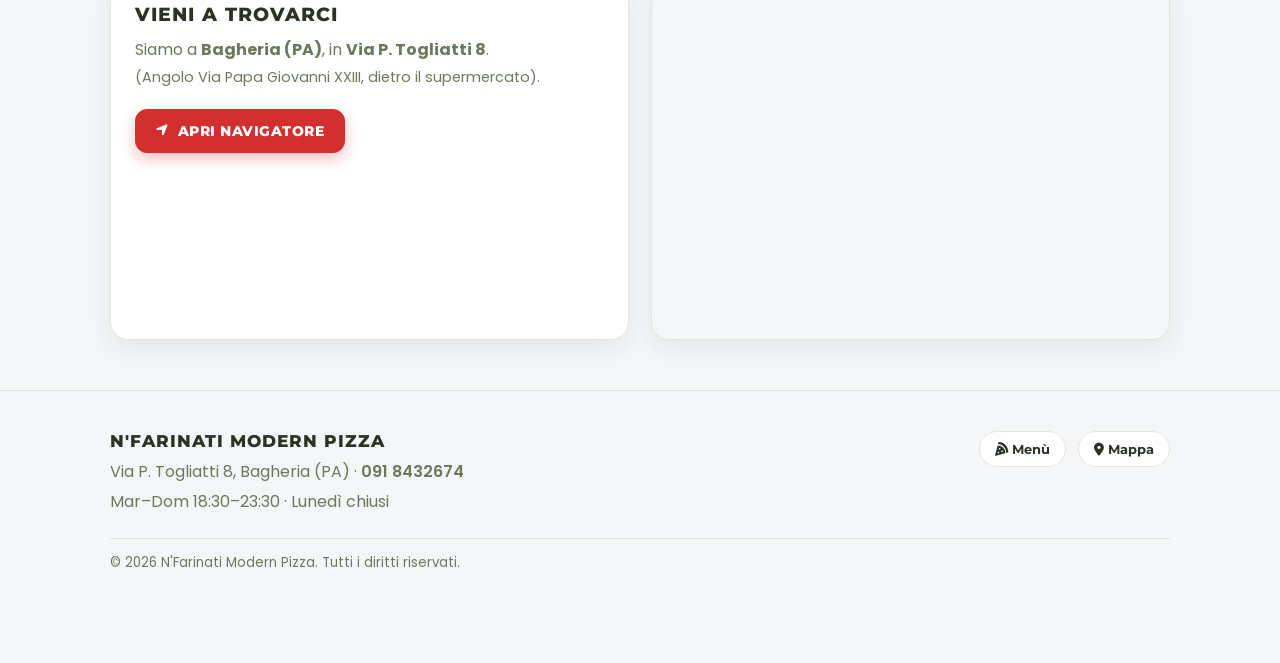
==== commit 21d64ecc: "Add files via upload" ====
--- a/index.html
+++ b/index.html
@@ -518,6 +518,57 @@
   <script>
     document.getElementById("year").textContent = new Date().getFullYear();
 
+    function parseClosureDays(value) {
+      if (Array.isArray(value)) return value.filter(v => Number.isInteger(v)).map(v => Number(v));
+      if (typeof value === 'string') {
+        try {
+          const parsed = JSON.parse(value);
+          if (Array.isArray(parsed)) return parseClosureDays(parsed);
+        } catch {}
+        const parts = value.split(',').map(v => v.trim()).filter(Boolean);
+        return parts.map(v => Number(v)).filter(v => !Number.isNaN(v));
+      }
+      return [];
+    }
+
+    function getDayName(dayValue) {
+      const names = ['Domenica', 'Lunedì', 'Martedì', 'Mercoledì', 'Giovedì', 'Venerdì', 'Sabato'];
+      return names[dayValue] || 'Giorno';
+    }
+
+    function inferClosureDaysFromHoursText(value) {
+      if (typeof value !== 'string') return [];
+      const plain = value.replace(/<br\s*\/?>/gi, ' ').replace(/<[^>]+>/g, '').toLowerCase();
+      return ['domenica','lunedì','martedì','mercoledì','giovedì','venerdì','sabato']
+        .map((name, idx) => plain.includes(name) ? idx : -1)
+        .filter(idx => idx >= 0);
+    }
+
+    function buildHoursText(settings) {
+      const rawHours = settings.homepage_hours || 'Mar–Dom 18:30–23:30';
+      const plainHours = rawHours.replace(/<br\s*\/?>/gi, ' ').replace(/<[^>]+>/g, '');
+      const hoursBase = plainHours.replace(/\s*\([^)]*\)\s*$/, '').trim();
+      const closedDays = parseClosureDays(settings.weekly_closure_days);
+      const inferredDays = closedDays.length ? closedDays : inferClosureDaysFromHoursText(rawHours);
+      const isLocaleClosed = settings.locale_chiuso === '1' || settings.locale_chiuso === true || settings.locale_chiuso === 'true';
+      const today = new Date().getDay();
+      let note = '';
+
+      if (isLocaleClosed) {
+        note = 'Locale chiuso';
+      } else if (inferredDays.includes(today)) {
+        note = `Oggi siamo chiusi (${getDayName(today)})`;
+      } else if (inferredDays.length) {
+        const labels = inferredDays.map(getDayName);
+        note = `Chiusi: ${labels.join(', ')}`;
+      }
+
+      const hoursHtml = hoursBase.replace(/\s+/g, ' ').replace(/ /g, '<br>');
+      const cleanHours = hoursBase.replace(/\s+/g, ' ').trim();
+      const noteHtml = note ? `<br><span style="color:var(--red);font-size:.83rem;font-weight:600;">(${note})</span>` : '';
+      return { hero: `${hoursHtml}${noteHtml}`, footer: `${cleanHours}${note ? ` · ${note}` : ''}` };
+    }
+
     // Carica impostazioni dinamiche dalla API
     (async function loadDynamicSettings() {
       try {
@@ -529,10 +580,9 @@
           document.getElementById('promo-banner-text').textContent = s.promo_bar_text;
         }
 
-        if (s.homepage_hours) {
-          document.getElementById('hero-hours').innerHTML = s.homepage_hours;
-          document.getElementById('footer-hours').innerHTML = s.homepage_hours.replace(/<br\s*\/?>/gi, ' · ').replace(/<[^>]+>/g, '');
-        }
+        const renderedHours = buildHoursText(s);
+        document.getElementById('hero-hours').innerHTML = renderedHours.hero;
+        document.getElementById('footer-hours').textContent = renderedHours.footer;
 
         if (s.homepage_buttons) {
           try {
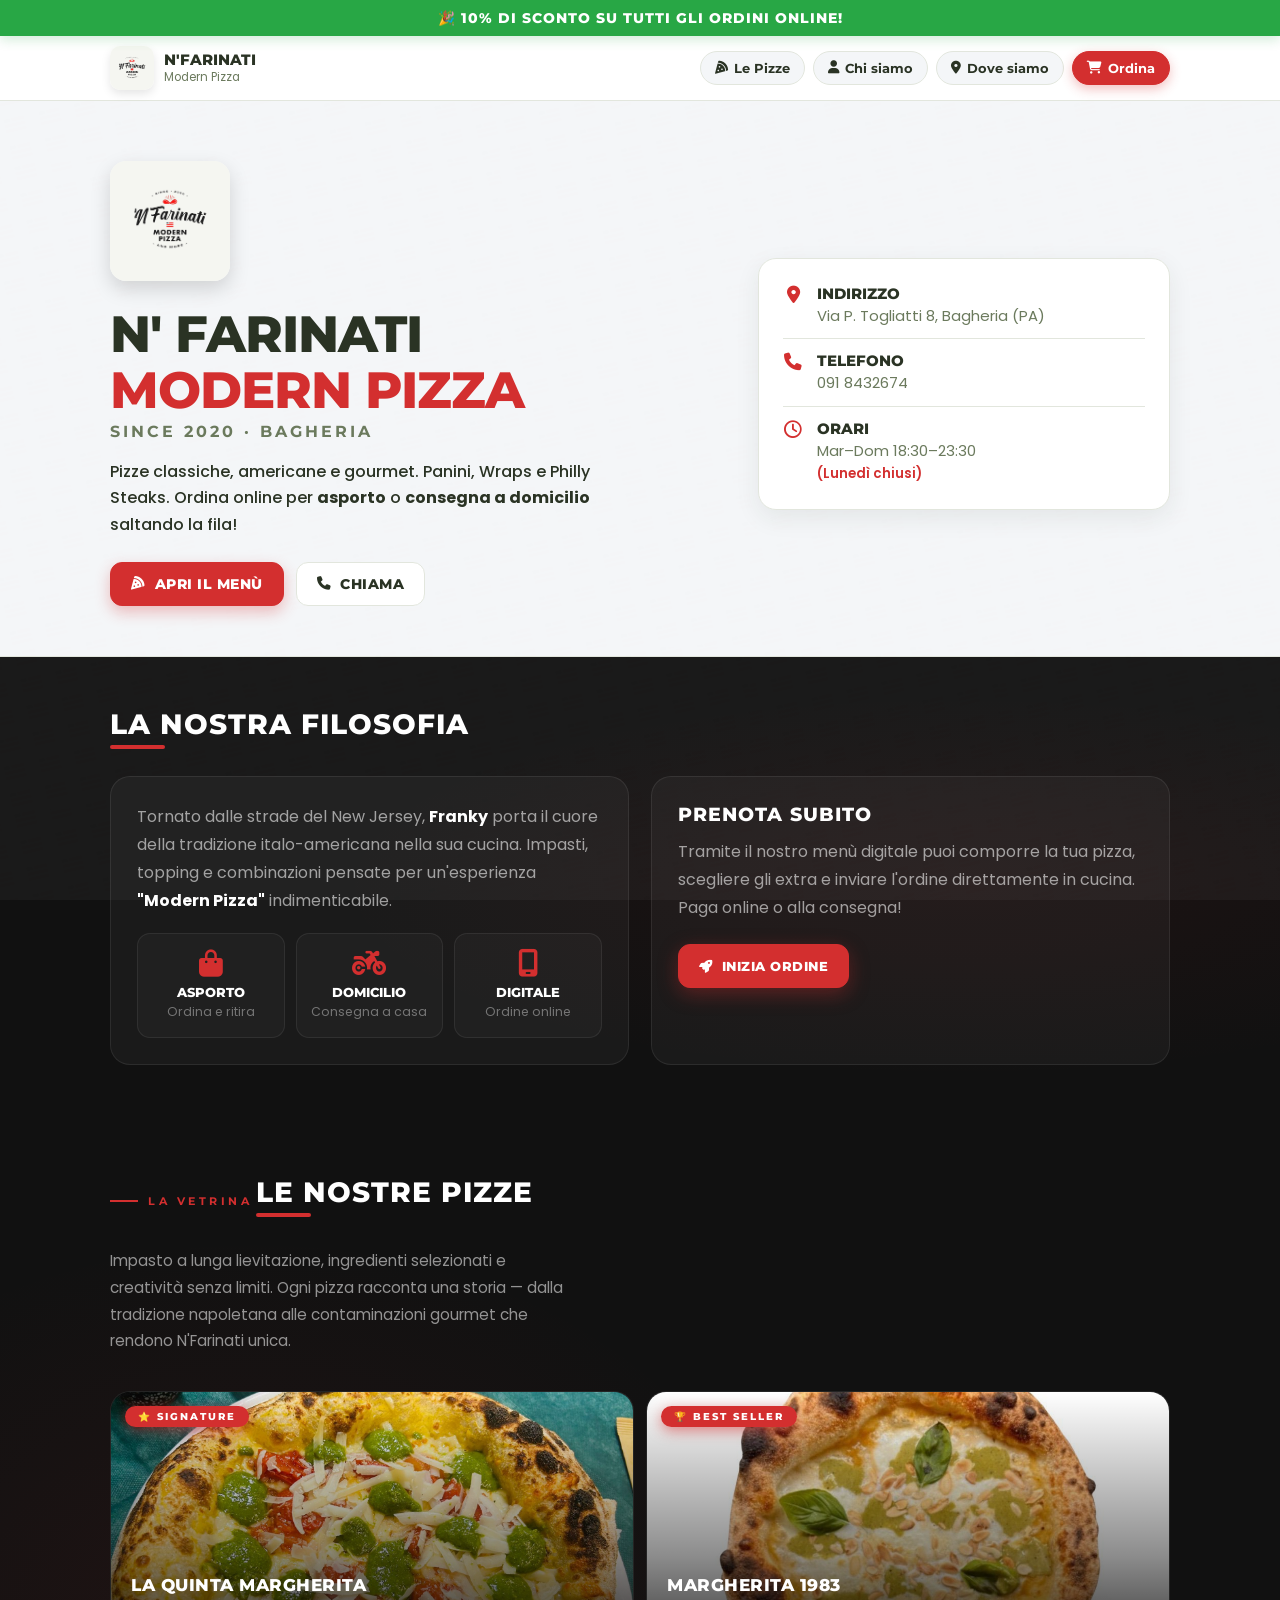
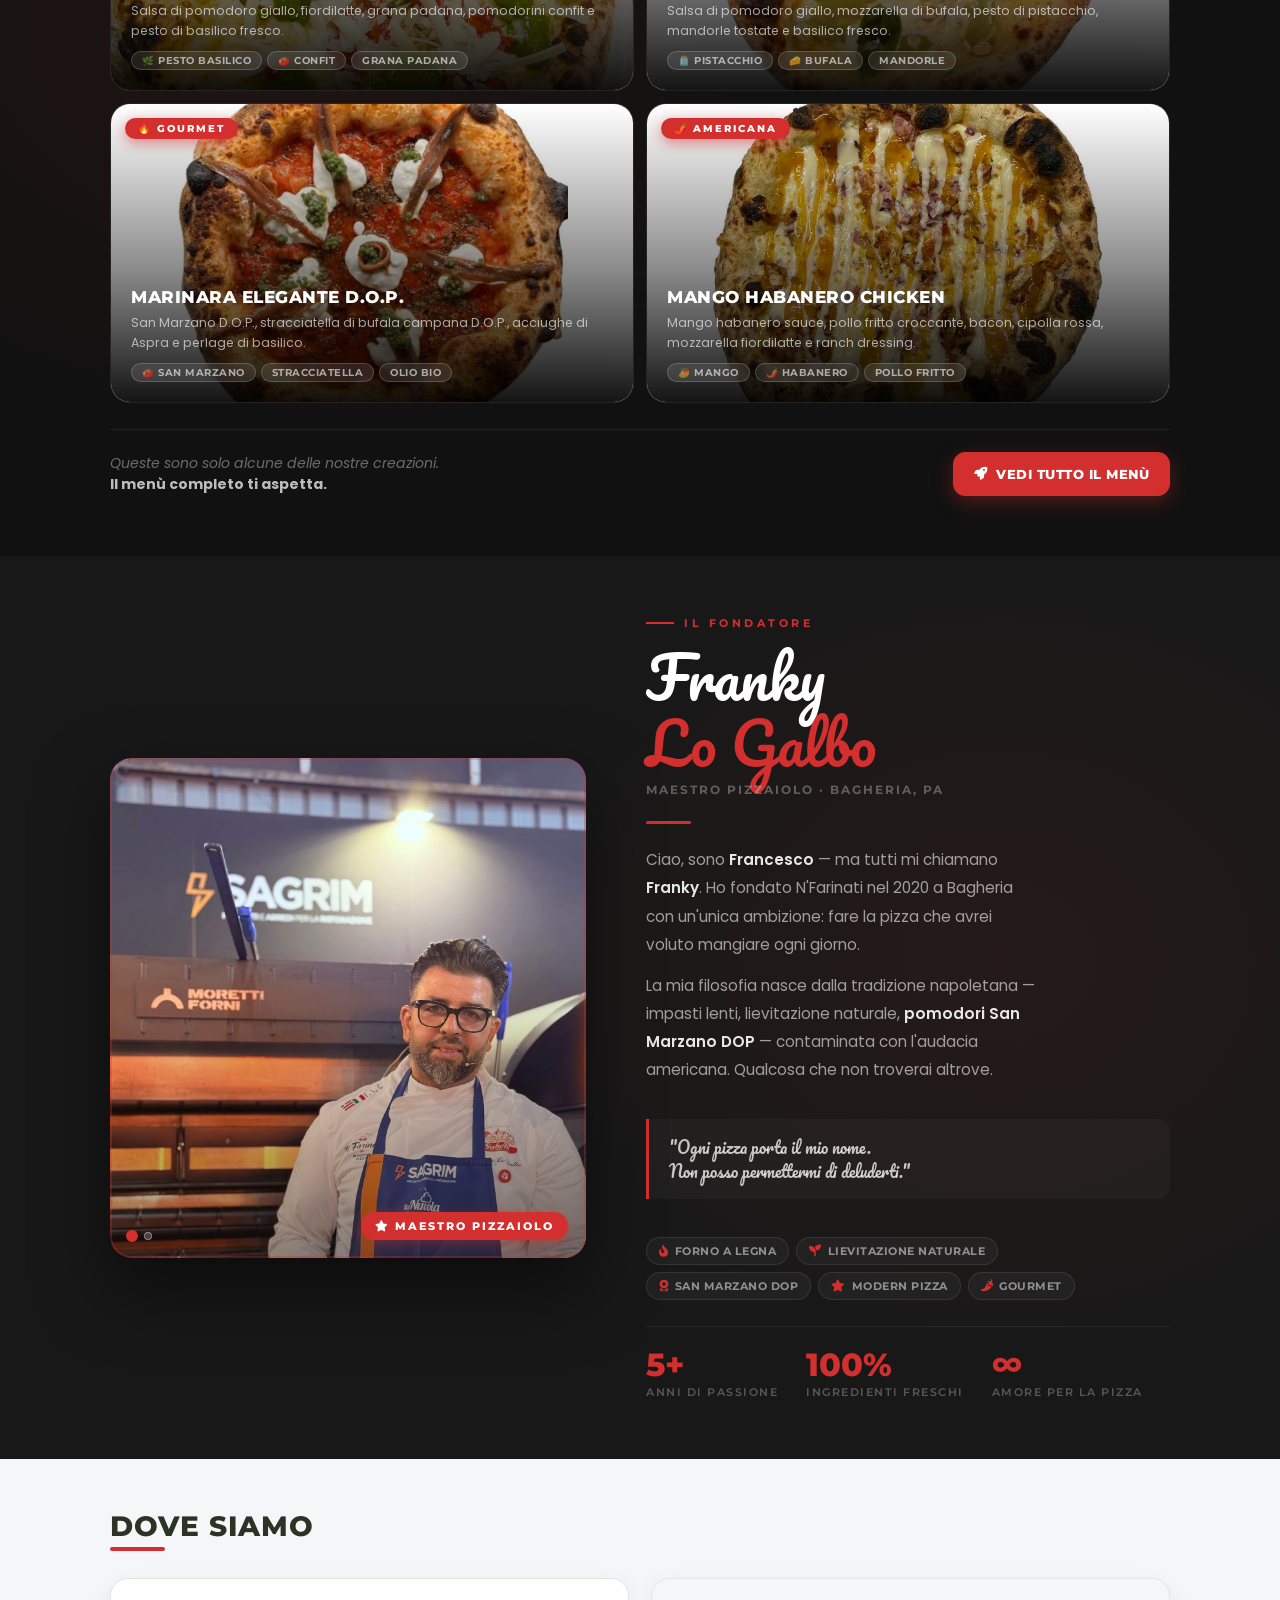
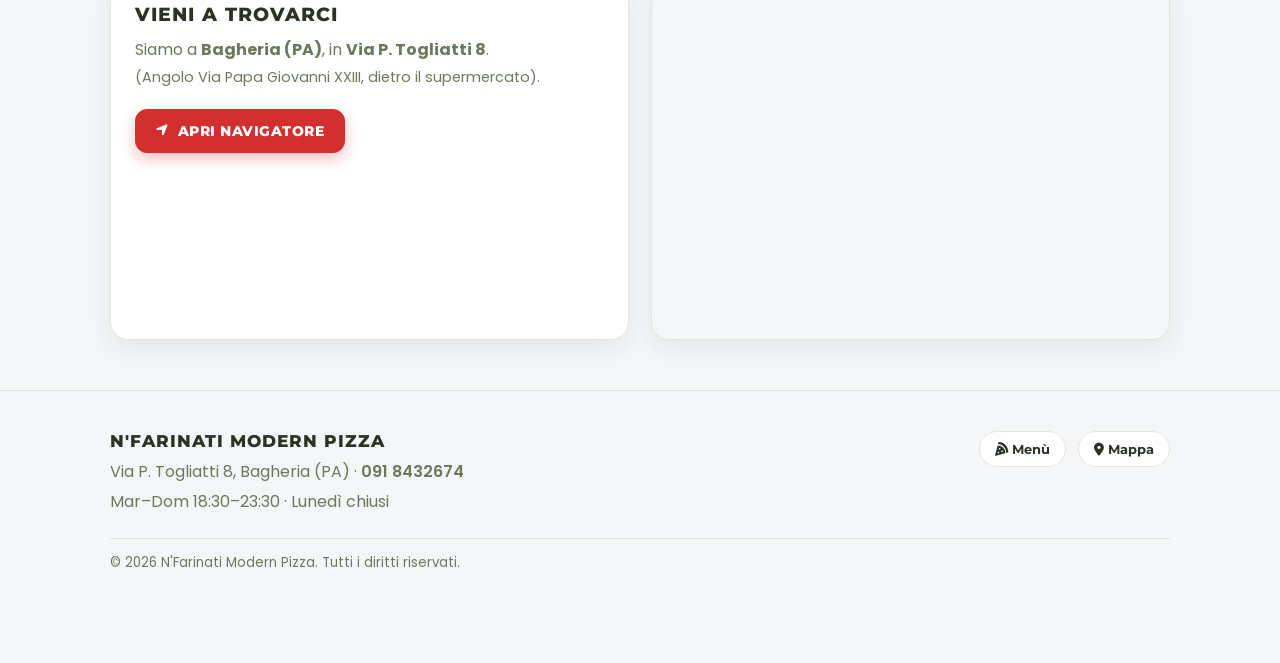
==== commit e989ef84: "Stage secure checkout UI, output escaping and headers" ====
--- a/index.html
+++ b/index.html
@@ -589,11 +589,20 @@
             const buttons = typeof s.homepage_buttons === 'string' ? JSON.parse(s.homepage_buttons) : s.homepage_buttons;
             if (Array.isArray(buttons) && buttons.length) {
               const container = document.getElementById('hero-actions');
-              container.innerHTML = buttons.map(b => {
-                const cls = b.style === 'primary' ? 'btn primary' : 'btn';
-                const icon = b.icon ? `<i class="${b.icon}"></i> ` : '';
-                return `<a class="${cls}" href="${b.link}">${icon}${b.text}</a>`;
-              }).join('');
+              container.replaceChildren();
+              buttons.forEach(b => {
+                const link = document.createElement('a');
+                let target;
+                try { target = new URL(String(b.link || ''), location.href); } catch { return; }
+                if (!['http:', 'https:', 'tel:', 'mailto:'].includes(target.protocol)) return;
+                link.className = b.style === 'primary' ? 'btn primary' : 'btn';
+                link.href = target.href;
+                if (typeof b.icon === 'string' && /^[a-zA-Z0-9 _-]{1,100}$/.test(b.icon)) {
+                  const icon = document.createElement('i'); icon.className = b.icon; link.append(icon, ' ');
+                }
+                link.append(document.createTextNode(String(b.text || '')));
+                container.append(link);
+              });
             }
           } catch {}
         }
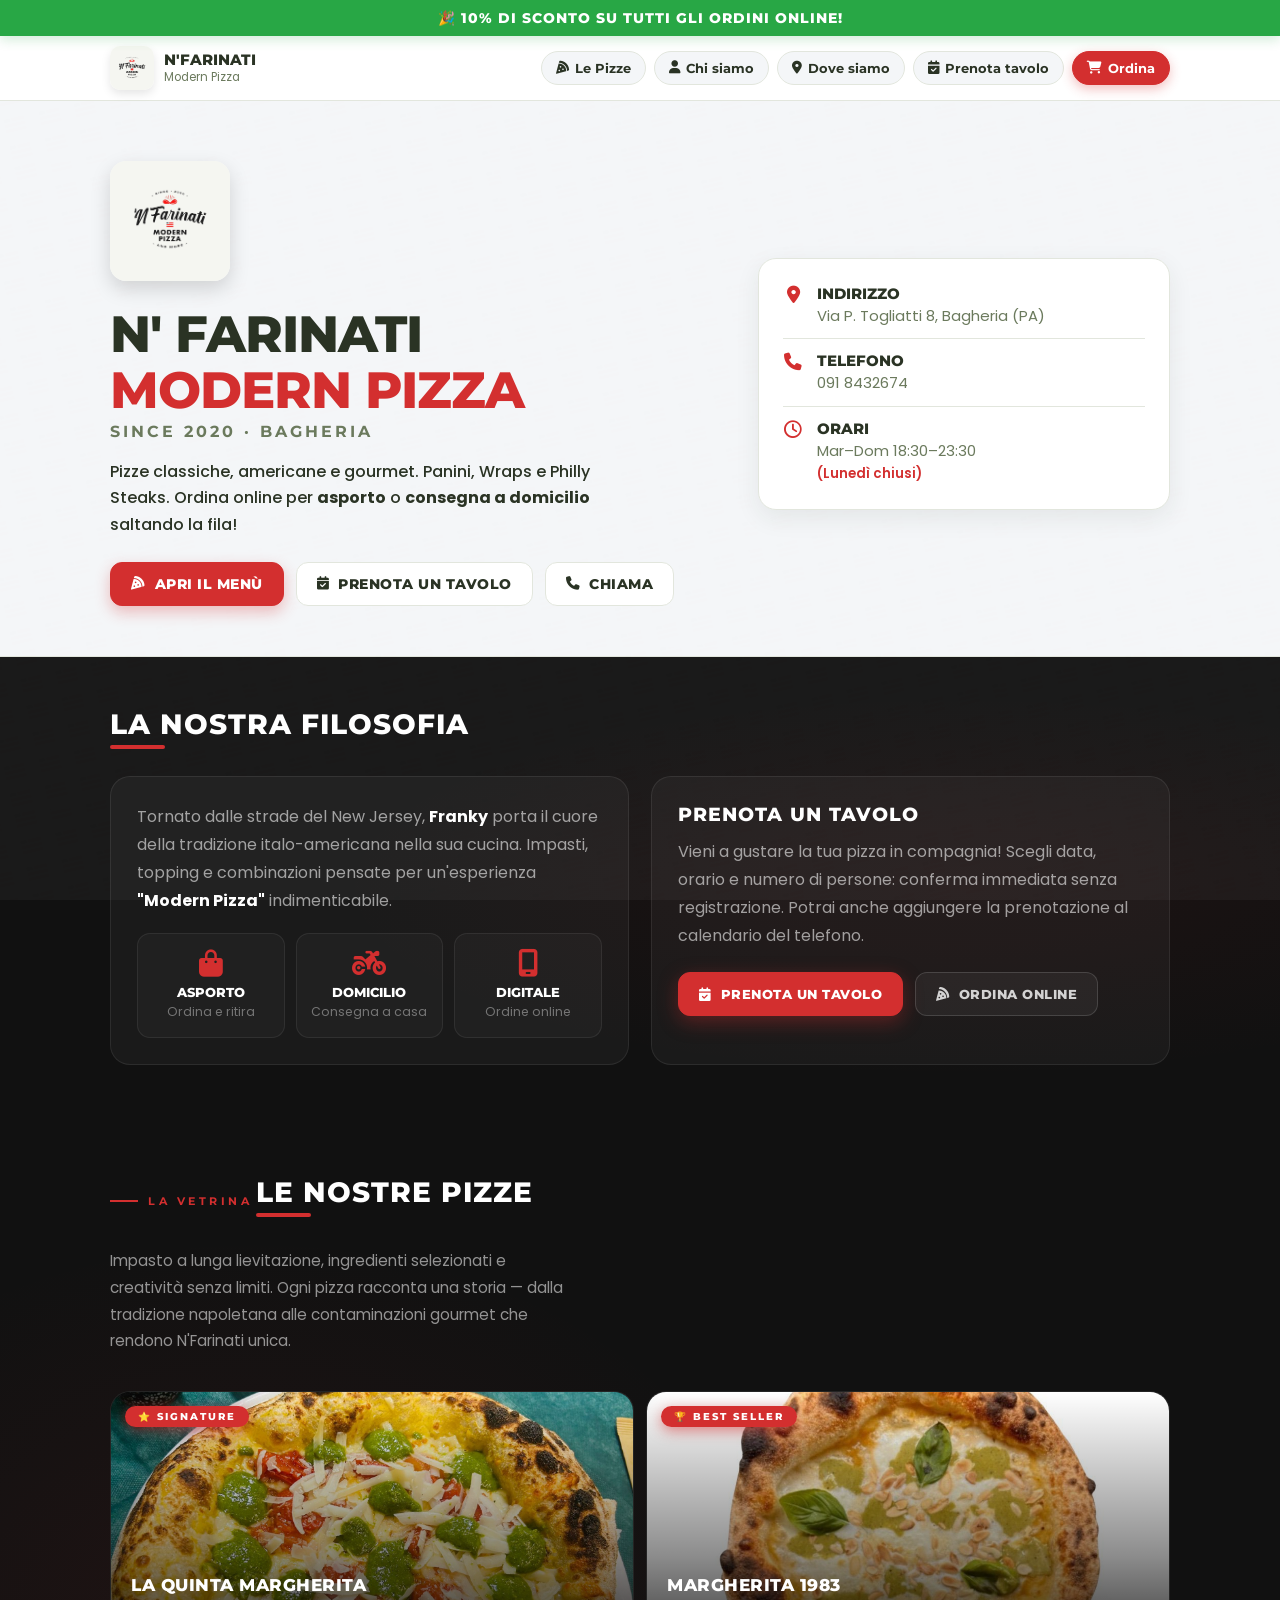
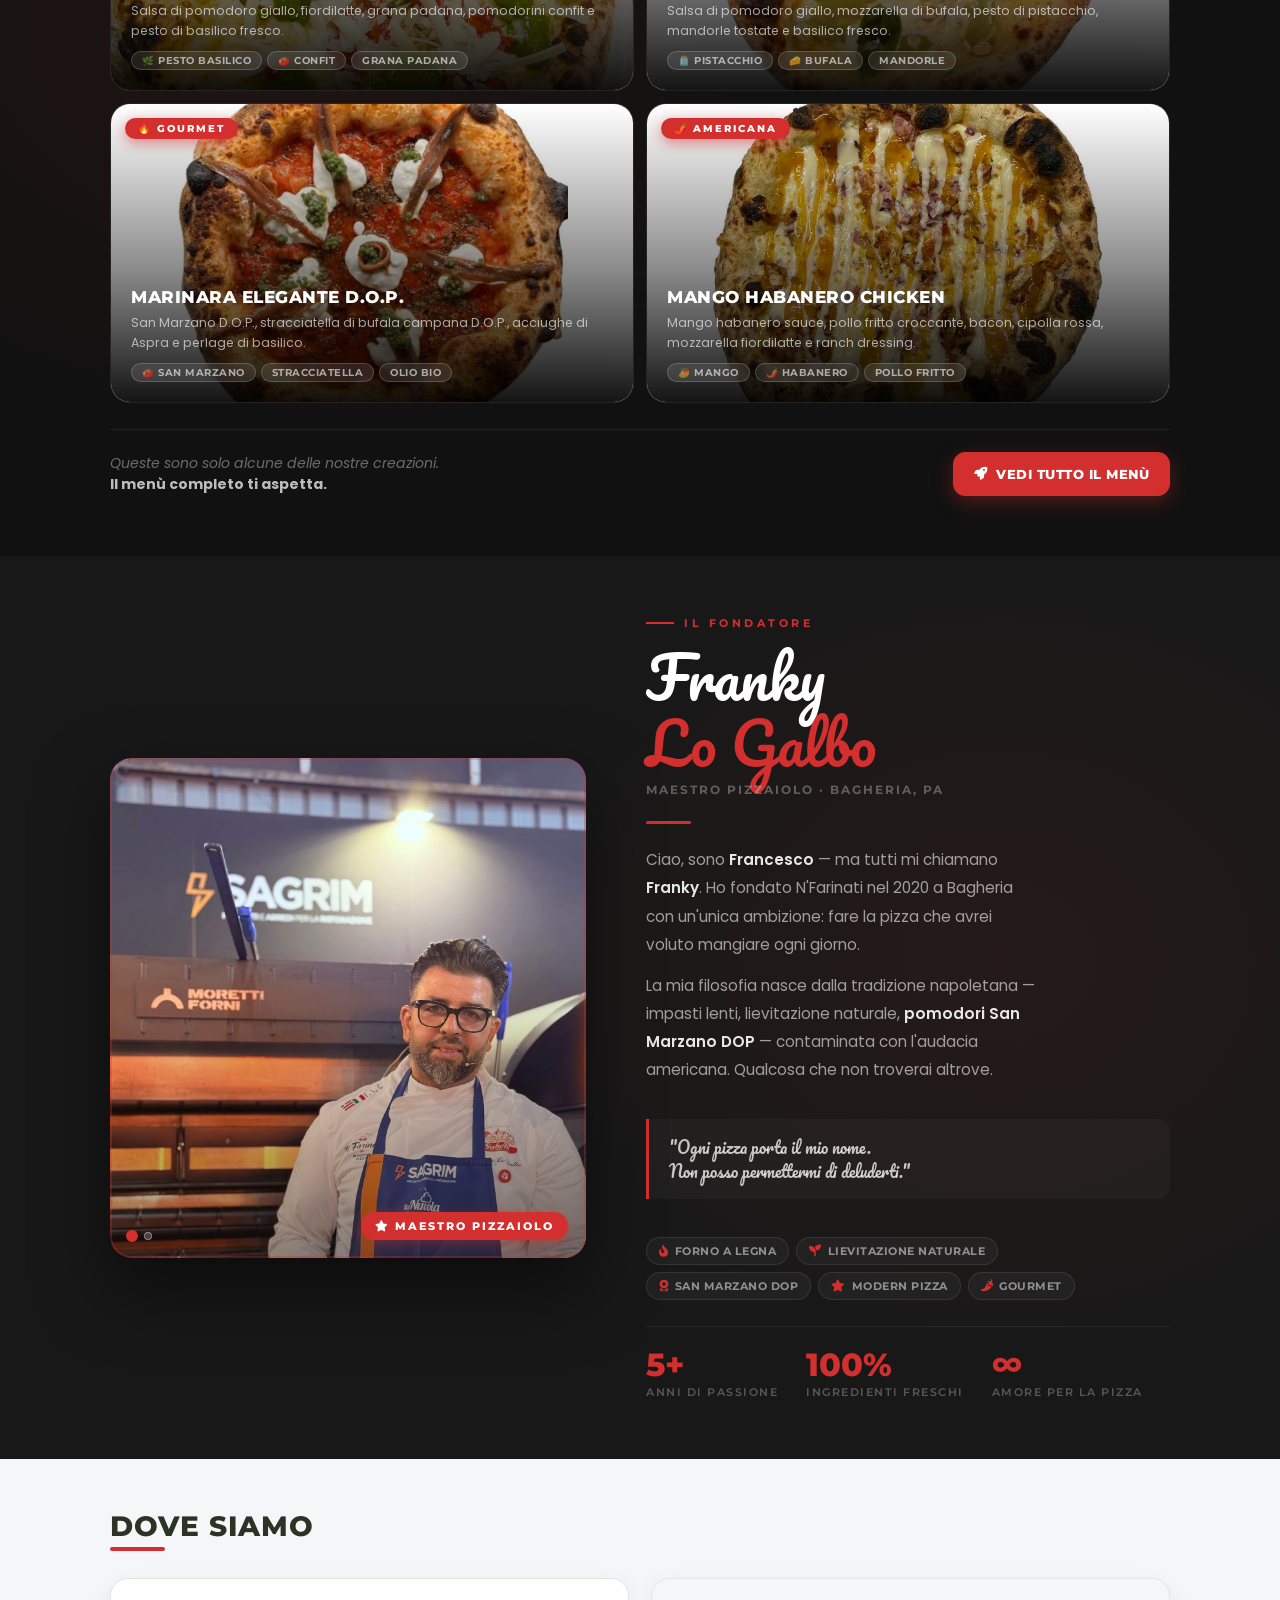
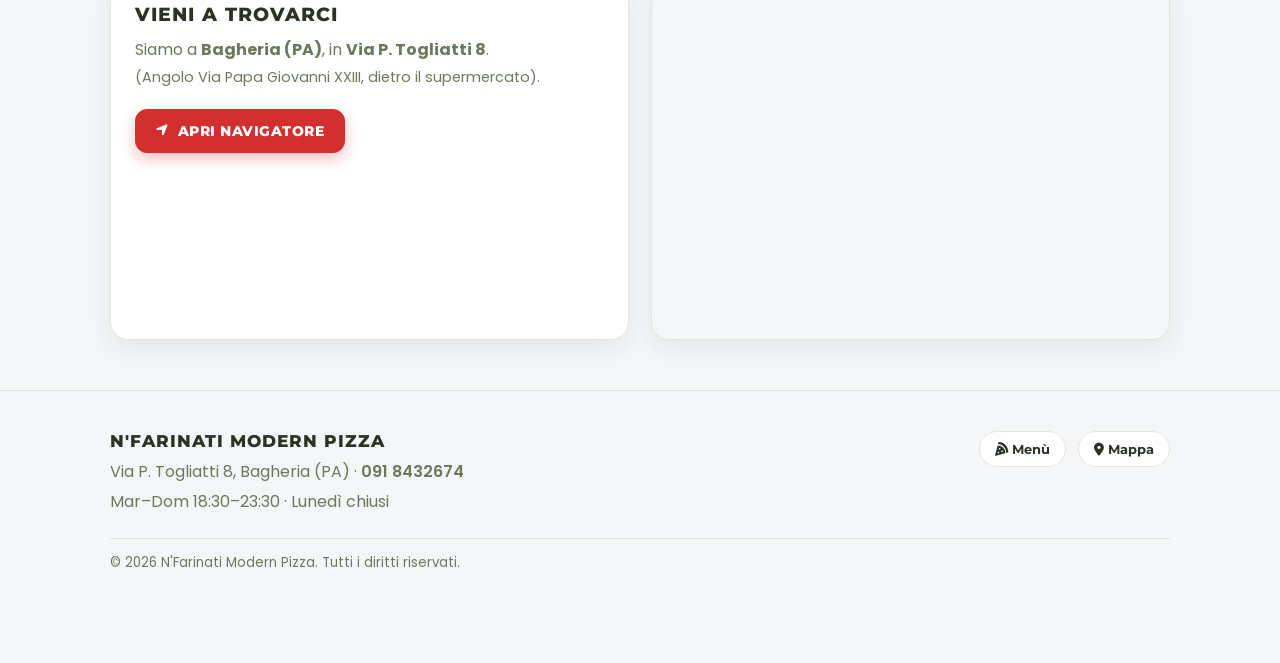
==== commit 3dddf7c5: "feat(booking): add reservation CTA to homepage and preserve dynamic homepage buttons" ====
--- a/index.html
+++ b/index.html
@@ -294,6 +294,7 @@
           <a href="#le-nostre-pizze"><i class="fa-solid fa-pizza-slice"></i><span class="nav-label"> Le Pizze</span></a>
           <a href="#chi-siamo"><i class="fa-solid fa-user"></i><span class="nav-label"> Chi siamo</span></a>
           <a href="#dove-siamo"><i class="fa-solid fa-location-dot"></i><span class="nav-label"> Dove siamo</span></a>
+          <a href="prenota.html"><i class="fa-solid fa-calendar-check"></i><span class="nav-label"> Prenota tavolo</span></a>
           <a class="cta" href="menu.html"><i class="fa-solid fa-cart-shopping"></i><span class="nav-label"> Ordina</span></a>
         </div>
       </div>
@@ -311,7 +312,8 @@
             <div class="subtitle">Since 2020 · Bagheria</div>
             <p class="lead">Pizze classiche, americane e gourmet. Panini, Wraps e Philly Steaks. Ordina online per <strong>asporto</strong> o <strong>consegna a domicilio</strong> saltando la fila!</p>
             <div class="hero-actions" id="hero-actions">
-              <a class="btn primary" href="menu.html"><i class="fa-solid fa-pizza-slice"></i> Apri il Menù</a>
+              <a class="btn primary" href="menu.html"><i class="fa-solid fa-pizza-slice"></i> Apri il Menù</a>
+              <a class="btn" href="prenota.html"><i class="fa-solid fa-calendar-check"></i> Prenota un tavolo</a>
               <a class="btn" href="tel:+390918432674"><i class="fa-solid fa-phone"></i> Chiama</a>
             </div>
           </div>
@@ -346,10 +348,11 @@
             </div>
           </div>
           <div class="dark-card" id="contatti">
-            <h3>Prenota Subito</h3>
-            <p>Tramite il nostro menù digitale puoi comporre la tua pizza, scegliere gli extra e inviare l'ordine direttamente in cucina. Paga online o alla consegna!</p>
-            <div style="display:flex;gap:12px;flex-wrap:wrap;margin-top:22px;">
-              <a class="dark-btn primary" href="menu.html"><i class="fa-solid fa-rocket"></i> Inizia Ordine</a>
+            <h3>Prenota un Tavolo</h3>
+            <p>Vieni a gustare la tua pizza in compagnia! Scegli data, orario e numero di persone: conferma immediata senza registrazione. Potrai anche aggiungere la prenotazione al calendario del telefono.</p>
+            <div style="display:flex;gap:12px;flex-wrap:wrap;margin-top:22px;">
+              <a class="dark-btn primary" href="prenota.html"><i class="fa-solid fa-calendar-check"></i> Prenota un Tavolo</a>
+              <a class="dark-btn" href="menu.html"><i class="fa-solid fa-pizza-slice"></i> Ordina online</a>
             </div>
           </div>
         </div>
@@ -601,8 +604,15 @@
                   const icon = document.createElement('i'); icon.className = b.icon; link.append(icon, ' ');
                 }
                 link.append(document.createTextNode(String(b.text || '')));
-                container.append(link);
-              });
+                container.append(link);
+              });
+              if (!Array.from(container.querySelectorAll('a')).some(a => new URL(a.href).pathname === '/prenota.html')) {
+                const bookingCta = document.createElement('a');
+                bookingCta.href = '/prenota.html';
+                bookingCta.className = 'btn';
+                bookingCta.textContent = '📅 Prenota un tavolo';
+                container.append(bookingCta);
+              }
             }
           } catch {}
         }
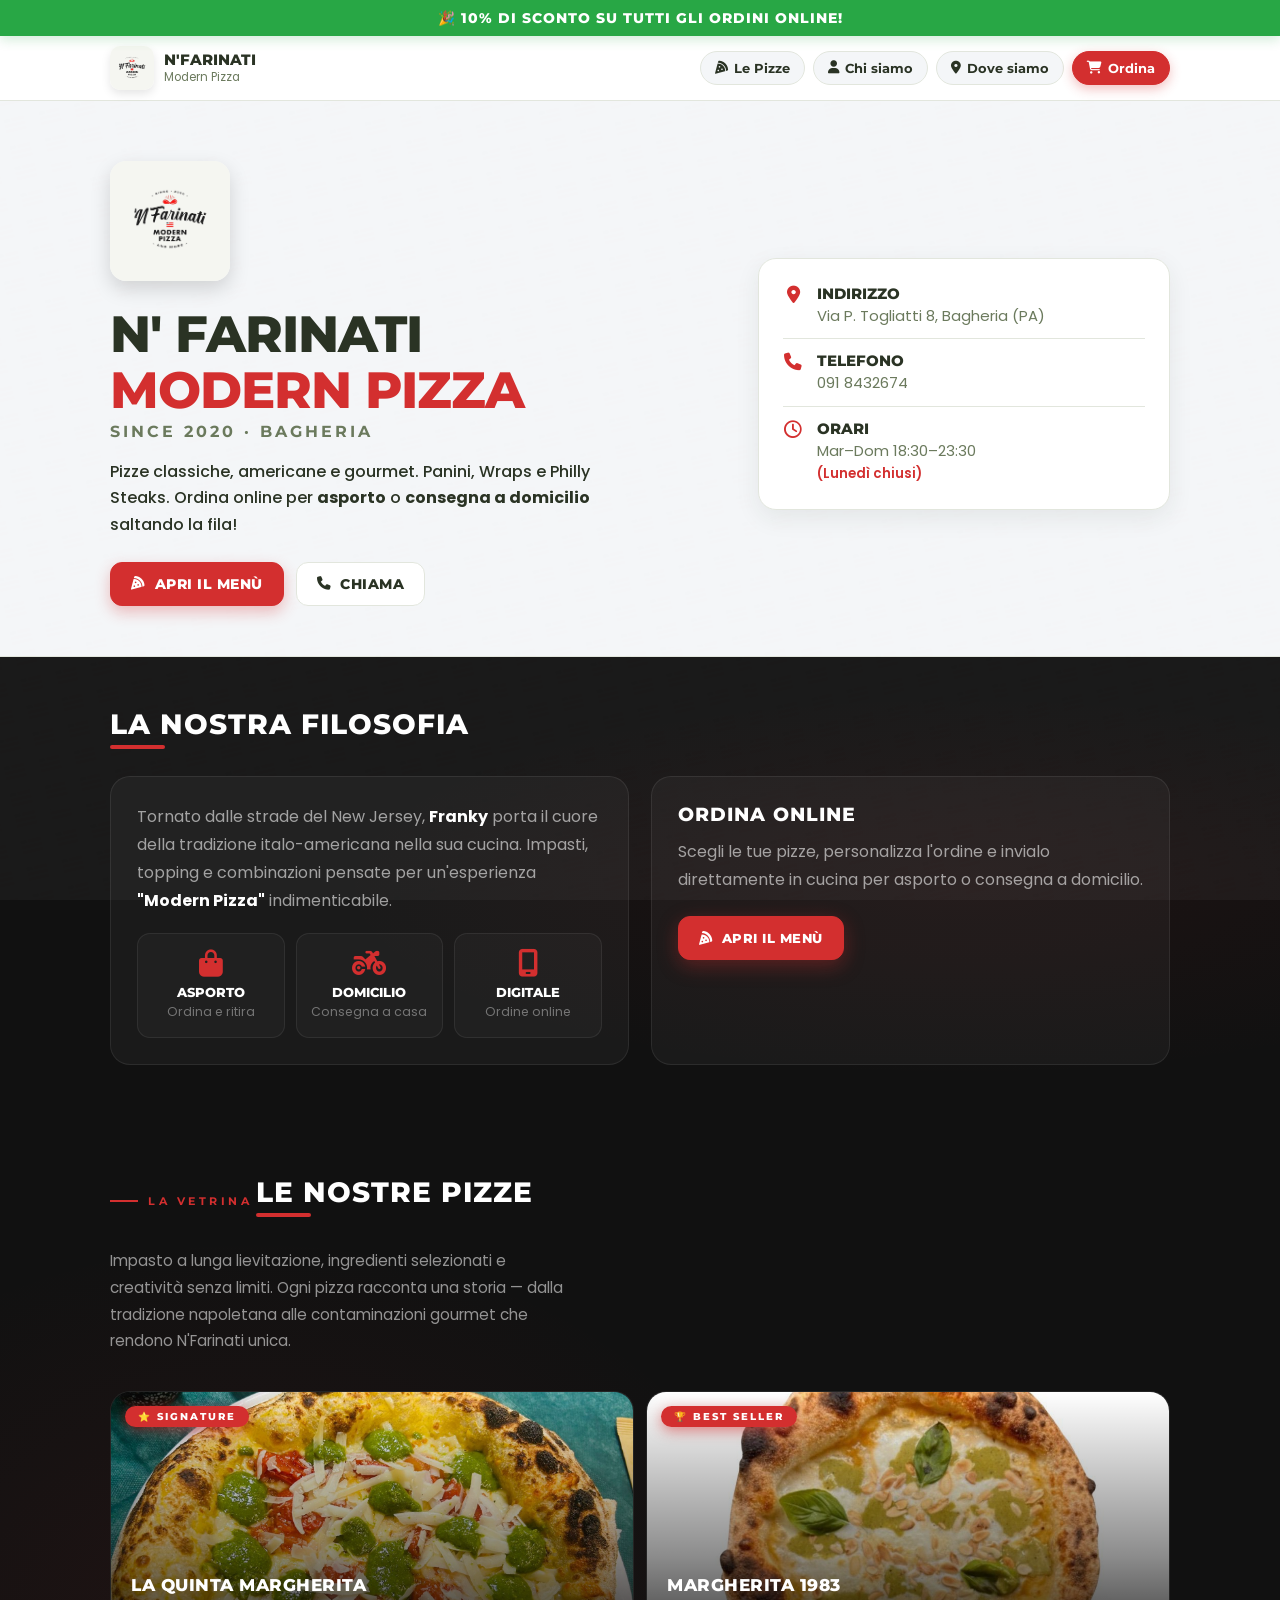
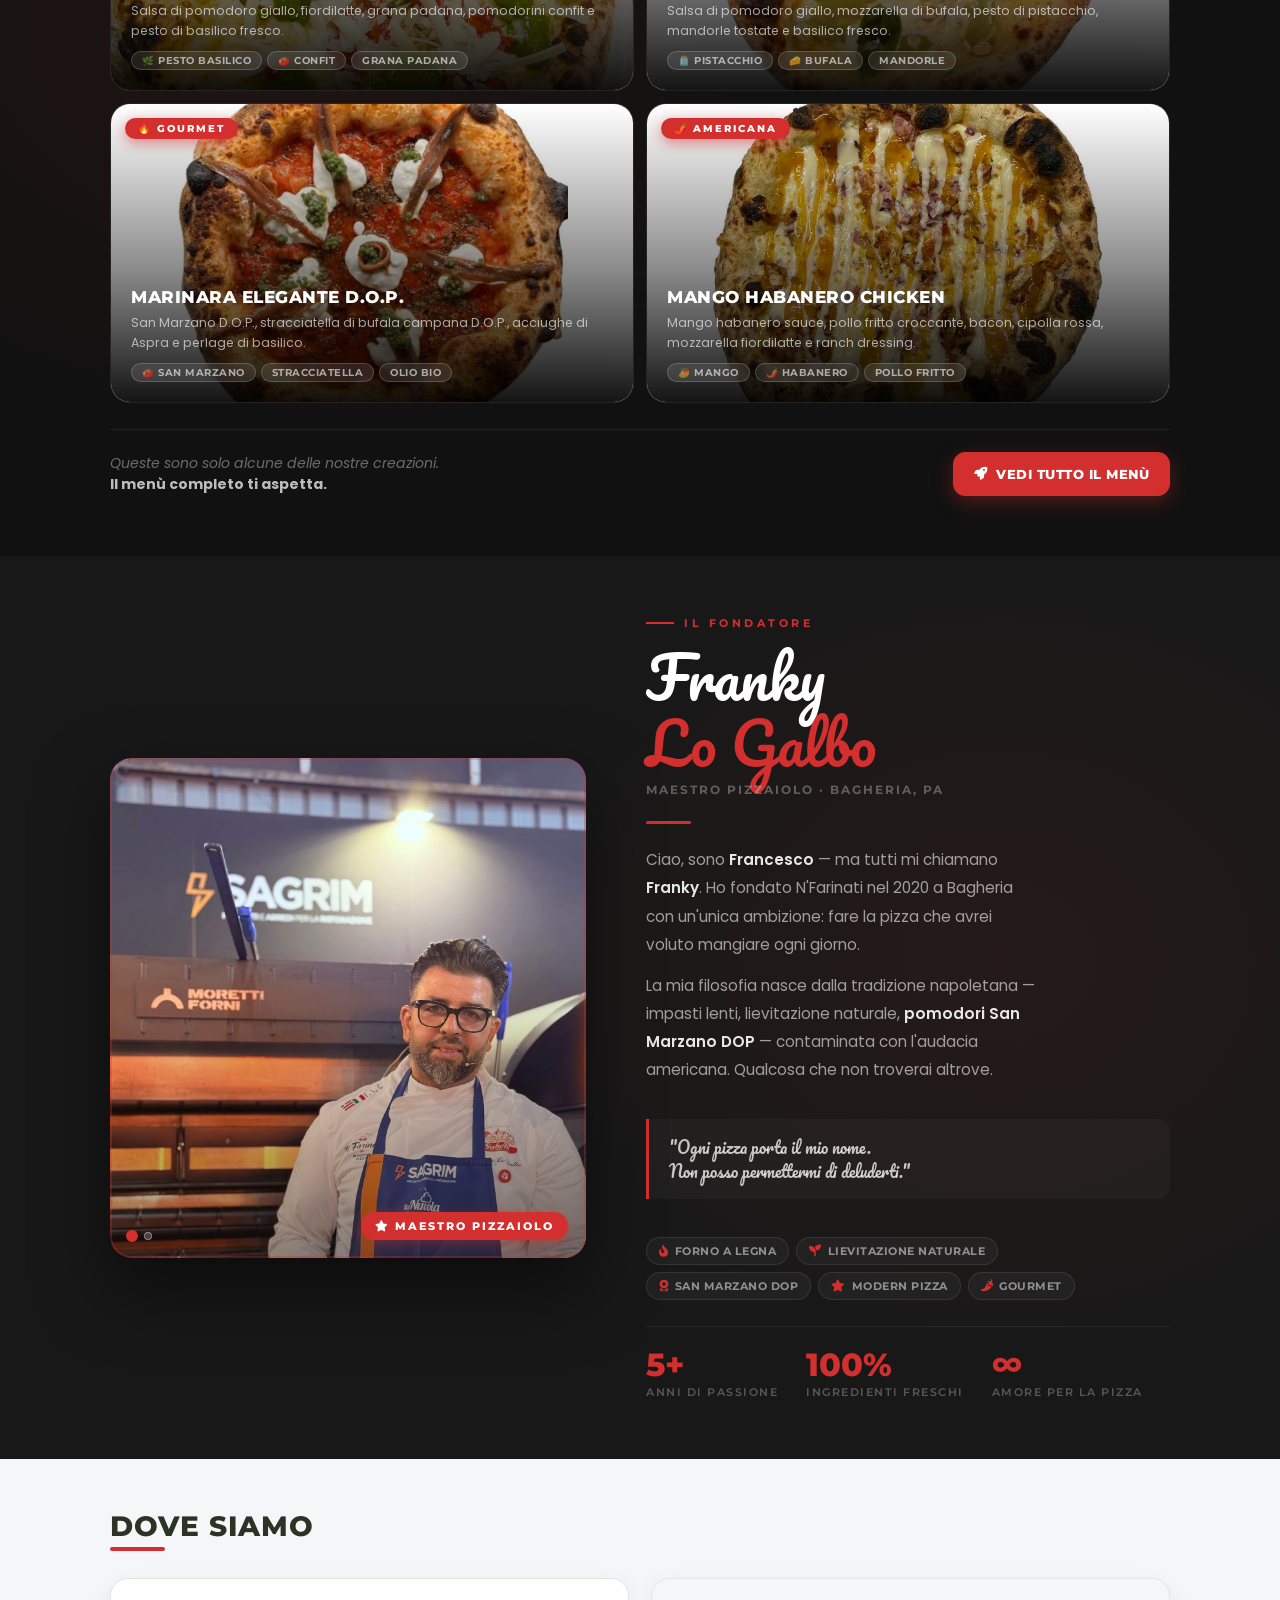
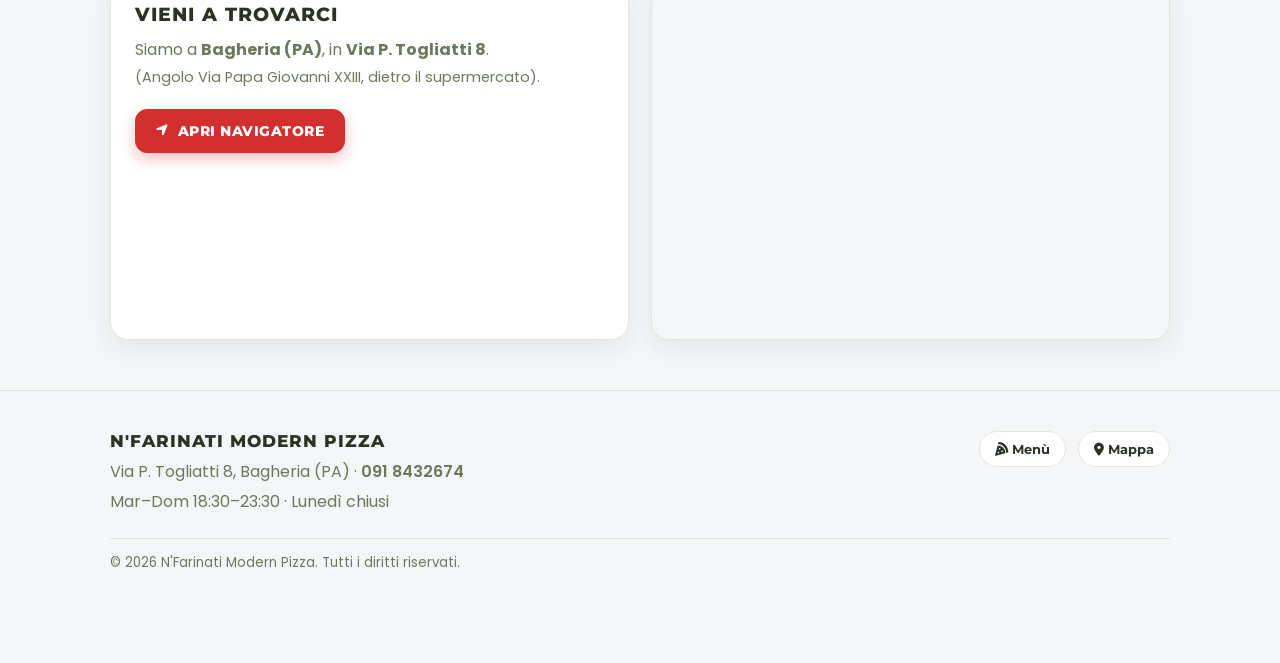
==== commit be061db2: "ui(home): remove table booking buttons from home; keep direct booking URL available" ====
--- a/index.html
+++ b/index.html
@@ -255,7 +255,7 @@
         justify-content:center;
         font-size:.9rem;gap:0;
       }
-      .nav a .nav-label{display:none}
+      .nav a .nav-label{display:none}
       .nav a.cta{width:auto;padding:0 12px;gap:5px;border-radius:10px}
       .nav a.cta .nav-label{display:inline;font-size:.72rem;letter-spacing:.3px}
     }
@@ -294,7 +294,6 @@
           <a href="#le-nostre-pizze"><i class="fa-solid fa-pizza-slice"></i><span class="nav-label"> Le Pizze</span></a>
           <a href="#chi-siamo"><i class="fa-solid fa-user"></i><span class="nav-label"> Chi siamo</span></a>
           <a href="#dove-siamo"><i class="fa-solid fa-location-dot"></i><span class="nav-label"> Dove siamo</span></a>
-          <a href="prenota.html"><i class="fa-solid fa-calendar-check"></i><span class="nav-label"> Prenota tavolo</span></a>
           <a class="cta" href="menu.html"><i class="fa-solid fa-cart-shopping"></i><span class="nav-label"> Ordina</span></a>
         </div>
       </div>
@@ -313,7 +312,6 @@
             <p class="lead">Pizze classiche, americane e gourmet. Panini, Wraps e Philly Steaks. Ordina online per <strong>asporto</strong> o <strong>consegna a domicilio</strong> saltando la fila!</p>
             <div class="hero-actions" id="hero-actions">
               <a class="btn primary" href="menu.html"><i class="fa-solid fa-pizza-slice"></i> Apri il Menù</a>
-              <a class="btn" href="prenota.html"><i class="fa-solid fa-calendar-check"></i> Prenota un tavolo</a>
               <a class="btn" href="tel:+390918432674"><i class="fa-solid fa-phone"></i> Chiama</a>
             </div>
           </div>
@@ -348,11 +346,10 @@
             </div>
           </div>
           <div class="dark-card" id="contatti">
-            <h3>Prenota un Tavolo</h3>
-            <p>Vieni a gustare la tua pizza in compagnia! Scegli data, orario e numero di persone: conferma immediata senza registrazione. Potrai anche aggiungere la prenotazione al calendario del telefono.</p>
+            <h3>Ordina online</h3>
+            <p>Scegli le tue pizze, personalizza l'ordine e invialo direttamente in cucina per asporto o consegna a domicilio.</p>
             <div style="display:flex;gap:12px;flex-wrap:wrap;margin-top:22px;">
-              <a class="dark-btn primary" href="prenota.html"><i class="fa-solid fa-calendar-check"></i> Prenota un Tavolo</a>
-              <a class="dark-btn" href="menu.html"><i class="fa-solid fa-pizza-slice"></i> Ordina online</a>
+              <a class="dark-btn primary" href="menu.html"><i class="fa-solid fa-pizza-slice"></i> Apri il menù</a>
             </div>
           </div>
         </div>
@@ -597,7 +594,9 @@
                 const link = document.createElement('a');
                 let target;
                 try { target = new URL(String(b.link || ''), location.href); } catch { return; }
-                if (!['http:', 'https:', 'tel:', 'mailto:'].includes(target.protocol)) return;
+                if (!['http:', 'https:', 'tel:', 'mailto:'].includes(target.protocol)) return;
+                // Keep the direct booking page shareable, without showing a booking button on the homepage.
+                if (target.origin === location.origin && target.pathname === '/prenota.html') return;
                 link.className = b.style === 'primary' ? 'btn primary' : 'btn';
                 link.href = target.href;
                 if (typeof b.icon === 'string' && /^[a-zA-Z0-9 _-]{1,100}$/.test(b.icon)) {
@@ -605,14 +604,7 @@
                 }
                 link.append(document.createTextNode(String(b.text || '')));
                 container.append(link);
-              });
-              if (!Array.from(container.querySelectorAll('a')).some(a => new URL(a.href).pathname === '/prenota.html')) {
-                const bookingCta = document.createElement('a');
-                bookingCta.href = '/prenota.html';
-                bookingCta.className = 'btn';
-                bookingCta.textContent = '📅 Prenota un tavolo';
-                container.append(bookingCta);
-              }
+              });
             }
           } catch {}
         }
